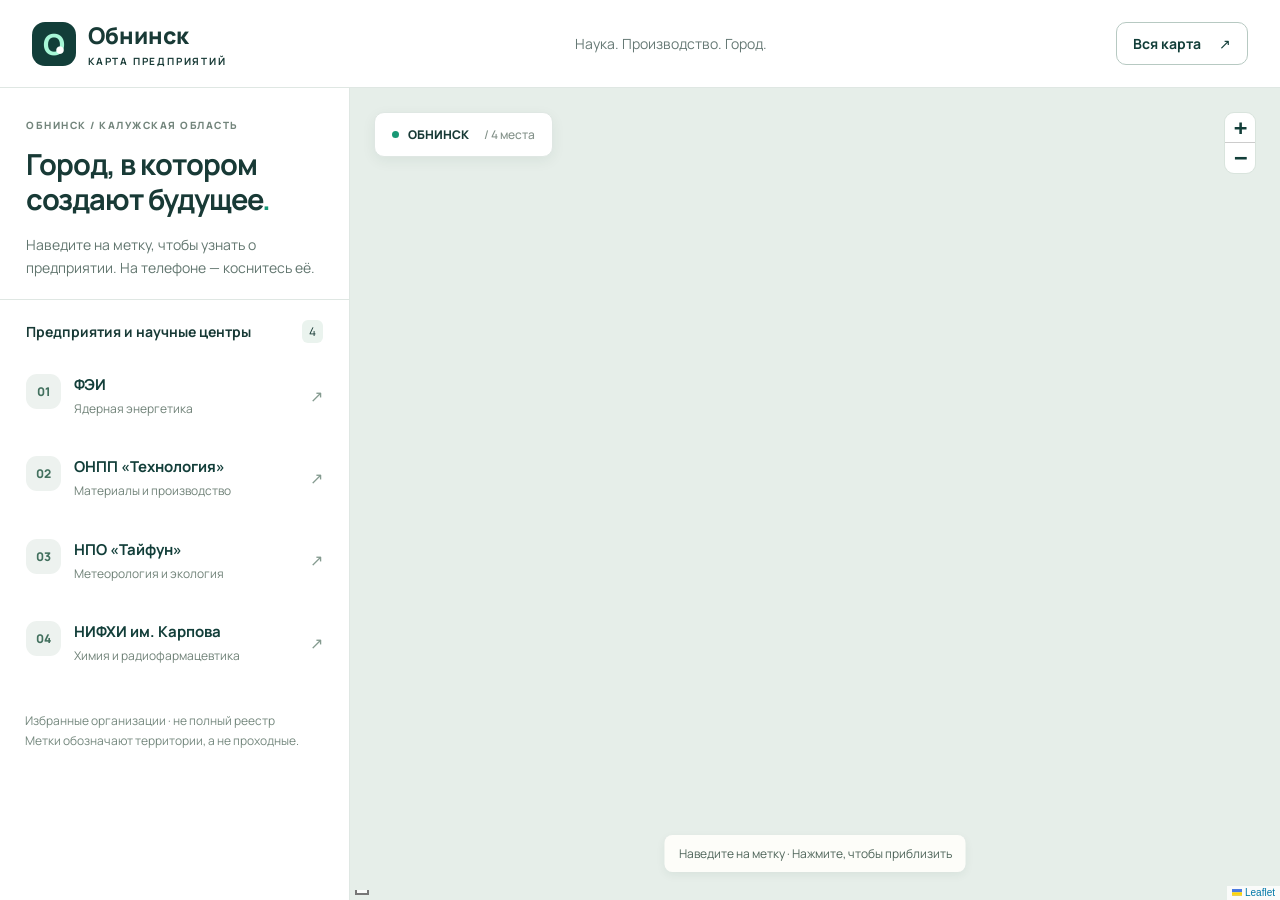
==== index.html @ 2fae9c9c "Add Obninsk enterprise map site Статический сайт для GitHub Pages: Leaflet 1.9.4 локально, тайлы Ope" ====
<!doctype html>
<html lang="ru">
<head>
  <meta charset="utf-8">
  <meta name="viewport" content="width=device-width, initial-scale=1">
  <meta name="theme-color" content="#123e39">
  <meta name="description" content="Предприятия и научные центры Обнинска на интерактивной карте: фотографии, история, направления работы и адреса.">
  <title>Обнинск · Карта предприятий</title>
  <link rel="icon" href="data:image/svg+xml,%3Csvg xmlns='http://www.w3.org/2000/svg' viewBox='0 0 32 32'%3E%3Crect width='32' height='32' rx='9' fill='%23123e39'/%3E%3Cpath d='M16 5a8 8 0 0 0-8 8c0 6 8 14 8 14s8-8 8-14a8 8 0 0 0-8-8' fill='%237af1c4'/%3E%3Ccircle cx='16' cy='13' r='3' fill='%23123e39'/%3E%3C/svg%3E">
  <link rel="stylesheet" href="vendor/leaflet.css">
  <link rel="stylesheet" href="style.css">
  <script src="vendor/leaflet.js" defer></script>
  <script src="data.js" defer></script>
  <script src="photos.js" defer></script>
  <script src="app.js" defer></script>
</head>
<body>
  <header class="topbar">
    <a class="brand" href="./" aria-label="Обнинск — начало"><span class="brandmark">О<span>•</span></span><span>Обнинск<span class="brand-sub">КАРТА ПРЕДПРИЯТИЙ</span></span></a>
    <div class="header-note">Наука. Производство. Город.</div>
    <button id="overview" class="outline">Вся карта <span aria-hidden="true">↗</span></button>
  </header>
  <main class="workspace">
    <aside class="sidebar" aria-label="Предприятия Обнинска">
      <div class="intro"><div class="eyebrow">ОБНИНСК / КАЛУЖСКАЯ ОБЛАСТЬ</div><h1>Город, в котором<br>создают будущее<span>.</span></h1><p>Наведите на метку, чтобы узнать о предприятии. На телефоне — коснитесь её.</p></div>
      <div class="list-caption"><h2>Предприятия и научные центры</h2><span id="count"></span></div>
      <nav id="places" aria-label="Выбрать предприятие"></nav>
      <div class="sidebar-foot">Избранные организации · не полный реестр<br>Метки обозначают территории, а не проходные.</div>
    </aside>
    <section class="map-wrap" aria-label="Интерактивная карта Обнинска">
      <div id="map"></div>
      <div class="map-label"><span class="live-dot"></span> ОБНИНСК <span class="muted">/ 4 места</span></div>
      <div id="map-error" class="map-error" role="status" hidden>Подложка карты не загрузилась. Карточки предприятий доступны в списке. <button id="retry">Повторить</button></div>
      <div class="map-hint">Наведите на метку · Нажмите, чтобы приблизить</div>
    </section>
    <section id="detail" class="detail" aria-labelledby="detail-title" hidden>
      <div class="detail-top"><span>КАРТОЧКА ПРЕДПРИЯТИЯ</span><button id="close-detail" class="icon-button" aria-label="Закрыть карточку">×</button></div>
      <div id="detail-content"></div>
    </section>
  </main>
  <dialog id="lightbox" aria-label="Просмотр фотографии"><button id="close-photo" class="icon-button" aria-label="Закрыть фотографию">×</button><img id="large-photo" alt=""><p id="photo-caption"></p></dialog>
  <noscript><p class="noscript">Для интерактивной карты включите JavaScript в браузере.</p></noscript>
</body>
</html>
---- vendor/leaflet.css ----
/* required styles */

.leaflet-pane,
.leaflet-tile,
.leaflet-marker-icon,
.leaflet-marker-shadow,
.leaflet-tile-container,
.leaflet-pane > svg,
.leaflet-pane > canvas,
.leaflet-zoom-box,
.leaflet-image-layer,
.leaflet-layer {
	position: absolute;
	left: 0;
	top: 0;
	}
.leaflet-container {
	overflow: hidden;
	}
.leaflet-tile,
.leaflet-marker-icon,
.leaflet-marker-shadow {
	-webkit-user-select: none;
	   -moz-user-select: none;
	        user-select: none;
	  -webkit-user-drag: none;
	}
/* Prevents IE11 from highlighting tiles in blue */
.leaflet-tile::selection {
	background: transparent;
}
/* Safari renders non-retina tile on retina better with this, but Chrome is worse */
.leaflet-safari .leaflet-tile {
	image-rendering: -webkit-optimize-contrast;
	}
/* hack that prevents hw layers "stretching" when loading new tiles */
.leaflet-safari .leaflet-tile-container {
	width: 1600px;
	height: 1600px;
	-webkit-transform-origin: 0 0;
	}
.leaflet-marker-icon,
.leaflet-marker-shadow {
	display: block;
	}
/* .leaflet-container svg: reset svg max-width decleration shipped in Joomla! (joomla.org) 3.x */
/* .leaflet-container img: map is broken in FF if you have max-width: 100% on tiles */
.leaflet-container .leaflet-overlay-pane svg {
	max-width: none !important;
	max-height: none !important;
	}
.leaflet-container .leaflet-marker-pane img,
.leaflet-container .leaflet-shadow-pane img,
.leaflet-container .leaflet-tile-pane img,
.leaflet-container img.leaflet-image-layer,
.leaflet-container .leaflet-tile {
	max-width: none !important;
	max-height: none !important;
	width: auto;
	padding: 0;
	}

.leaflet-container img.leaflet-tile {
	/* See: https://bugs.chromium.org/p/chromium/issues/detail?id=600120 */
	mix-blend-mode: plus-lighter;
}

.leaflet-container.leaflet-touch-zoom {
	-ms-touch-action: pan-x pan-y;
	touch-action: pan-x pan-y;
	}
.leaflet-container.leaflet-touch-drag {
	-ms-touch-action: pinch-zoom;
	/* Fallback for FF which doesn't support pinch-zoom */
	touch-action: none;
	touch-action: pinch-zoom;
}
.leaflet-container.leaflet-touch-drag.leaflet-touch-zoom {
	-ms-touch-action: none;
	touch-action: none;
}
.leaflet-container {
	-webkit-tap-highlight-color: transparent;
}
.leaflet-container a {
	-webkit-tap-highlight-color: rgba(51, 181, 229, 0.4);
}
.leaflet-tile {
	filter: inherit;
	visibility: hidden;
	}
.leaflet-tile-loaded {
	visibility: inherit;
	}
.leaflet-zoom-box {
	width: 0;
	height: 0;
	-moz-box-sizing: border-box;
	     box-sizing: border-box;
	z-index: 800;
	}
/* workaround for https://bugzilla.mozilla.org/show_bug.cgi?id=888319 */
.leaflet-overlay-pane svg {
	-moz-user-select: none;
	}

.leaflet-pane         { z-index: 400; }

.leaflet-tile-pane    { z-index: 200; }
.leaflet-overlay-pane { z-index: 400; }
.leaflet-shadow-pane  { z-index: 500; }
.leaflet-marker-pane  { z-index: 600; }
.leaflet-tooltip-pane   { z-index: 650; }
.leaflet-popup-pane   { z-index: 700; }

.leaflet-map-pane canvas { z-index: 100; }
.leaflet-map-pane svg    { z-index: 200; }

.leaflet-vml-shape {
	width: 1px;
	height: 1px;
	}
.lvml {
	behavior: url(#default#VML);
	display: inline-block;
	position: absolute;
	}


/* control positioning */

.leaflet-control {
	position: relative;
	z-index: 800;
	pointer-events: visiblePainted; /* IE 9-10 doesn't have auto */
	pointer-events: auto;
	}
.leaflet-top,
.leaflet-bottom {
	position: absolute;
	z-index: 1000;
	pointer-events: none;
	}
.leaflet-top {
	top: 0;
	}
.leaflet-right {
	right: 0;
	}
.leaflet-bottom {
	bottom: 0;
	}
.leaflet-left {
	left: 0;
	}
.leaflet-control {
	float: left;
	clear: both;
	}
.leaflet-right .leaflet-control {
	float: right;
	}
.leaflet-top .leaflet-control {
	margin-top: 10px;
	}
.leaflet-bottom .leaflet-control {
	margin-bottom: 10px;
	}
.leaflet-left .leaflet-control {
	margin-left: 10px;
	}
.leaflet-right .leaflet-control {
	margin-right: 10px;
	}


/* zoom and fade animations */

.leaflet-fade-anim .leaflet-popup {
	opacity: 0;
	-webkit-transition: opacity 0.2s linear;
	   -moz-transition: opacity 0.2s linear;
	        transition: opacity 0.2s linear;
	}
.leaflet-fade-anim .leaflet-map-pane .leaflet-popup {
	opacity: 1;
	}
.leaflet-zoom-animated {
	-webkit-transform-origin: 0 0;
	    -ms-transform-origin: 0 0;
	        transform-origin: 0 0;
	}
svg.leaflet-zoom-animated {
	will-change: transform;
}

.leaflet-zoom-anim .leaflet-zoom-animated {
	-webkit-transition: -webkit-transform 0.25s cubic-bezier(0,0,0.25,1);
	   -moz-transition:    -moz-transform 0.25s cubic-bezier(0,0,0.25,1);
	        transition:         transform 0.25s cubic-bezier(0,0,0.25,1);
	}
.leaflet-zoom-anim .leaflet-tile,
.leaflet-pan-anim .leaflet-tile {
	-webkit-transition: none;
	   -moz-transition: none;
	        transition: none;
	}

.leaflet-zoom-anim .leaflet-zoom-hide {
	visibility: hidden;
	}


/* cursors */

.leaflet-interactive {
	cursor: pointer;
	}
.leaflet-grab {
	cursor: -webkit-grab;
	cursor:    -moz-grab;
	cursor:         grab;
	}
.leaflet-crosshair,
.leaflet-crosshair .leaflet-interactive {
	cursor: crosshair;
	}
.leaflet-popup-pane,
.leaflet-control {
	cursor: auto;
	}
.leaflet-dragging .leaflet-grab,
.leaflet-dragging .leaflet-grab .leaflet-interactive,
.leaflet-dragging .leaflet-marker-draggable {
	cursor: move;
	cursor: -webkit-grabbing;
	cursor:    -moz-grabbing;
	cursor:         grabbing;
	}

/* marker & overlays interactivity */
.leaflet-marker-icon,
.leaflet-marker-shadow,
.leaflet-image-layer,
.leaflet-pane > svg path,
.leaflet-tile-container {
	pointer-events: none;
	}

.leaflet-marker-icon.leaflet-interactive,
.leaflet-image-layer.leaflet-interactive,
.leaflet-pane > svg path.leaflet-interactive,
svg.leaflet-image-layer.leaflet-interactive path {
	pointer-events: visiblePainted; /* IE 9-10 doesn't have auto */
	pointer-events: auto;
	}

/* visual tweaks */

.leaflet-container {
	background: #ddd;
	outline-offset: 1px;
	}
.leaflet-container a {
	color: #0078A8;
	}
.leaflet-zoom-box {
	border: 2px dotted #38f;
	background: rgba(255,255,255,0.5);
	}


/* general typography */
.leaflet-container {
	font-family: "Helvetica Neue", Arial, Helvetica, sans-serif;
	font-size: 12px;
	font-size: 0.75rem;
	line-height: 1.5;
	}


/* general toolbar styles */

.leaflet-bar {
	box-shadow: 0 1px 5px rgba(0,0,0,0.65);
	border-radius: 4px;
	}
.leaflet-bar a {
	background-color: #fff;
	border-bottom: 1px solid #ccc;
	width: 26px;
	height: 26px;
	line-height: 26px;
	display: block;
	text-align: center;
	text-decoration: none;
	color: black;
	}
.leaflet-bar a,
.leaflet-control-layers-toggle {
	background-position: 50% 50%;
	background-repeat: no-repeat;
	display: block;
	}
.leaflet-bar a:hover,
.leaflet-bar a:focus {
	background-color: #f4f4f4;
	}
.leaflet-bar a:first-child {
	border-top-left-radius: 4px;
	border-top-right-radius: 4px;
	}
.leaflet-bar a:last-child {
	border-bottom-left-radius: 4px;
	border-bottom-right-radius: 4px;
	border-bottom: none;
	}
.leaflet-bar a.leaflet-disabled {
	cursor: default;
	background-color: #f4f4f4;
	color: #bbb;
	}

.leaflet-touch .leaflet-bar a {
	width: 30px;
	height: 30px;
	line-height: 30px;
	}
.leaflet-touch .leaflet-bar a:first-child {
	border-top-left-radius: 2px;
	border-top-right-radius: 2px;
	}
.leaflet-touch .leaflet-bar a:last-child {
	border-bottom-left-radius: 2px;
	border-bottom-right-radius: 2px;
	}

/* zoom control */

.leaflet-control-zoom-in,
.leaflet-control-zoom-out {
	font: bold 18px 'Lucida Console', Monaco, monospace;
	text-indent: 1px;
	}

.leaflet-touch .leaflet-control-zoom-in, .leaflet-touch .leaflet-control-zoom-out  {
	font-size: 22px;
	}


/* layers control */

.leaflet-control-layers {
	box-shadow: 0 1px 5px rgba(0,0,0,0.4);
	background: #fff;
	border-radius: 5px;
	}
.leaflet-control-layers-toggle {
	background-image: url(images/layers.png);
	width: 36px;
	height: 36px;
	}
.leaflet-retina .leaflet-control-layers-toggle {
	background-image: url(images/layers-2x.png);
	background-size: 26px 26px;
	}
.leaflet-touch .leaflet-control-layers-toggle {
	width: 44px;
	height: 44px;
	}
.leaflet-control-layers .leaflet-control-layers-list,
.leaflet-control-layers-expanded .leaflet-control-layers-toggle {
	display: none;
	}
.leaflet-control-layers-expanded .leaflet-control-layers-list {
	display: block;
	position: relative;
	}
.leaflet-control-layers-expanded {
	padding: 6px 10px 6px 6px;
	color: #333;
	background: #fff;
	}
.leaflet-control-layers-scrollbar {
	overflow-y: scroll;
	overflow-x: hidden;
	padding-right: 5px;
	}
.leaflet-control-layers-selector {
	margin-top: 2px;
	position: relative;
	top: 1px;
	}
.leaflet-control-layers label {
	display: block;
	font-size: 13px;
	font-size: 1.08333em;
	}
.leaflet-control-layers-separator {
	height: 0;
	border-top: 1px solid #ddd;
	margin: 5px -10px 5px -6px;
	}

/* Default icon URLs */
.leaflet-default-icon-path { /* used only in path-guessing heuristic, see L.Icon.Default */
	background-image: url(images/marker-icon.png);
	}


/* attribution and scale controls */

.leaflet-container .leaflet-control-attribution {
	background: #fff;
	background: rgba(255, 255, 255, 0.8);
	margin: 0;
	}
.leaflet-control-attribution,
.leaflet-control-scale-line {
	padding: 0 5px;
	color: #333;
	line-height: 1.4;
	}
.leaflet-control-attribution a {
	text-decoration: none;
	}
.leaflet-control-attribution a:hover,
.leaflet-control-attribution a:focus {
	text-decoration: underline;
	}
.leaflet-attribution-flag {
	display: inline !important;
	vertical-align: baseline !important;
	width: 1em;
	height: 0.6669em;
	}
.leaflet-left .leaflet-control-scale {
	margin-left: 5px;
	}
.leaflet-bottom .leaflet-control-scale {
	margin-bottom: 5px;
	}
.leaflet-control-scale-line {
	border: 2px solid #777;
	border-top: none;
	line-height: 1.1;
	padding: 2px 5px 1px;
	white-space: nowrap;
	-moz-box-sizing: border-box;
	     box-sizing: border-box;
	background: rgba(255, 255, 255, 0.8);
	text-shadow: 1px 1px #fff;
	}
.leaflet-control-scale-line:not(:first-child) {
	border-top: 2px solid #777;
	border-bottom: none;
	margin-top: -2px;
	}
.leaflet-control-scale-line:not(:first-child):not(:last-child) {
	border-bottom: 2px solid #777;
	}

.leaflet-touch .leaflet-control-attribution,
.leaflet-touch .leaflet-control-layers,
.leaflet-touch .leaflet-bar {
	box-shadow: none;
	}
.leaflet-touch .leaflet-control-layers,
.leaflet-touch .leaflet-bar {
	border: 2px solid rgba(0,0,0,0.2);
	background-clip: padding-box;
	}


/* popup */

.leaflet-popup {
	position: absolute;
	text-align: center;
	margin-bottom: 20px;
	}
.leaflet-popup-content-wrapper {
	padding: 1px;
	text-align: left;
	border-radius: 12px;
	}
.leaflet-popup-content {
	margin: 13px 24px 13px 20px;
	line-height: 1.3;
	font-size: 13px;
	font-size: 1.08333em;
	min-height: 1px;
	}
.leaflet-popup-content p {
	margin: 17px 0;
	margin: 1.3em 0;
	}
.leaflet-popup-tip-container {
	width: 40px;
	height: 20px;
	position: absolute;
	left: 50%;
	margin-top: -1px;
	margin-left: -20px;
	overflow: hidden;
	pointer-events: none;
	}
.leaflet-popup-tip {
	width: 17px;
	height: 17px;
	padding: 1px;

	margin: -10px auto 0;
	pointer-events: auto;

	-webkit-transform: rotate(45deg);
	   -moz-transform: rotate(45deg);
	    -ms-transform: rotate(45deg);
	        transform: rotate(45deg);
	}
.leaflet-popup-content-wrapper,
.leaflet-popup-tip {
	background: white;
	color: #333;
	box-shadow: 0 3px 14px rgba(0,0,0,0.4);
	}
.leaflet-container a.leaflet-popup-close-button {
	position: absolute;
	top: 0;
	right: 0;
	border: none;
	text-align: center;
	width: 24px;
	height: 24px;
	font: 16px/24px Tahoma, Verdana, sans-serif;
	color: #757575;
	text-decoration: none;
	background: transparent;
	}
.leaflet-container a.leaflet-popup-close-button:hover,
.leaflet-container a.leaflet-popup-close-button:focus {
	color: #585858;
	}
.leaflet-popup-scrolled {
	overflow: auto;
	}

.leaflet-oldie .leaflet-popup-content-wrapper {
	-ms-zoom: 1;
	}
.leaflet-oldie .leaflet-popup-tip {
	width: 24px;
	margin: 0 auto;

	-ms-filter: "progid:DXImageTransform.Microsoft.Matrix(M11=0.70710678, M12=0.70710678, M21=-0.70710678, M22=0.70710678)";
	filter: progid:DXImageTransform.Microsoft.Matrix(M11=0.70710678, M12=0.70710678, M21=-0.70710678, M22=0.70710678);
	}

.leaflet-oldie .leaflet-control-zoom,
.leaflet-oldie .leaflet-control-layers,
.leaflet-oldie .leaflet-popup-content-wrapper,
.leaflet-oldie .leaflet-popup-tip {
	border: 1px solid #999;
	}


/* div icon */

.leaflet-div-icon {
	background: #fff;
	border: 1px solid #666;
	}


/* Tooltip */
/* Base styles for the element that has a tooltip */
.leaflet-tooltip {
	position: absolute;
	padding: 6px;
	background-color: #fff;
	border: 1px solid #fff;
	border-radius: 3px;
	color: #222;
	white-space: nowrap;
	-webkit-user-select: none;
	-moz-user-select: none;
	-ms-user-select: none;
	user-select: none;
	pointer-events: none;
	box-shadow: 0 1px 3px rgba(0,0,0,0.4);
	}
.leaflet-tooltip.leaflet-interactive {
	cursor: pointer;
	pointer-events: auto;
	}
.leaflet-tooltip-top:before,
.leaflet-tooltip-bottom:before,
.leaflet-tooltip-left:before,
.leaflet-tooltip-right:before {
	position: absolute;
	pointer-events: none;
	border: 6px solid transparent;
	background: transparent;
	content: "";
	}

/* Directions */

.leaflet-tooltip-bottom {
	margin-top: 6px;
}
.leaflet-tooltip-top {
	margin-top: -6px;
}
.leaflet-tooltip-bottom:before,
.leaflet-tooltip-top:before {
	left: 50%;
	margin-left: -6px;
	}
.leaflet-tooltip-top:before {
	bottom: 0;
	margin-bottom: -12px;
	border-top-color: #fff;
	}
.leaflet-tooltip-bottom:before {
	top: 0;
	margin-top: -12px;
	margin-left: -6px;
	border-bottom-color: #fff;
	}
.leaflet-tooltip-left {
	margin-left: -6px;
}
.leaflet-tooltip-right {
	margin-left: 6px;
}
.leaflet-tooltip-left:before,
.leaflet-tooltip-right:before {
	top: 50%;
	margin-top: -6px;
	}
.leaflet-tooltip-left:before {
	right: 0;
	margin-right: -12px;
	border-left-color: #fff;
	}
.leaflet-tooltip-right:before {
	left: 0;
	margin-left: -12px;
	border-right-color: #fff;
	}

/* Printing */

@media print {
	/* Prevent printers from removing background-images of controls. */
	.leaflet-control {
		-webkit-print-color-adjust: exact;
		print-color-adjust: exact;
		}
	}
---- style.css ----
@import url('https://fonts.googleapis.com/css2?family=Manrope:wght@400;500;600;700;800&display=swap');
:root{font-family:Manrope,Arial,sans-serif;color:#183a36;background:#f4f7f6;font-synthesis:none;--ink:#123e39;--accent:#12715c;--line:#dfe7e3}
*{box-sizing:border-box}body{margin:0}button,a{-webkit-tap-highlight-color:transparent}button{font:inherit;cursor:pointer}a{color:inherit}button:focus-visible,a:focus-visible,[tabindex]:focus-visible{outline:3px solid #c95f1c;outline-offset:4px}button{color:var(--ink)}[hidden]{display:none!important}.topbar{height:88px;display:flex;align-items:center;gap:24px;justify-content:space-between;padding:0 32px;border-bottom:1px solid var(--line);background:white;position:relative;z-index:1001}.brand{display:flex;gap:12px;align-items:center;text-decoration:none;font-size:23px;font-weight:800}.brandmark{height:44px;width:44px;border-radius:13px;background:var(--ink);color:#a6f7d7;display:grid;place-content:center;font-size:29px;position:relative}.brandmark span{position:absolute;bottom:0;right:7px;color:white;font-size:25px}.brand-sub{display:block;font-size:10px;letter-spacing:1.8px;font-weight:700;margin-top:3px}.header-note{font-size:14px;color:#667975}.outline{background:white;border:1px solid #b7c9c2;border-radius:10px;padding:11px 16px;font-weight:700;font-size:14px}.outline span{margin-left:15px}.workspace{display:flex;height:calc(100dvh - 88px);min-height:520px;position:relative}.sidebar{width:350px;flex-shrink:0;background:white;overflow:auto;border-right:1px solid var(--line);z-index:2}.intro{padding:30px 26px 20px}.eyebrow{font-size:10px;letter-spacing:1.5px;font-weight:800;color:#73857c}h1{font-size:29px;line-height:1.22;letter-spacing:-1px;margin:15px 0}h1 span{color:#149775}.intro p{font-size:14px;line-height:1.65;color:#62766f;margin:0}.list-caption{border-top:1px solid var(--line);padding:20px 26px 10px;display:flex;gap:12px;align-items:center;justify-content:space-between}.list-caption h2{font-size:14px;margin:0}.list-caption>span{font-size:12px;background:#eaf3ee;border-radius:6px;padding:3px 7px}.place{display:flex;align-items:center;gap:13px;width:calc(100% - 24px);text-align:left;padding:17px 13px;margin:3px 12px;border:1px solid transparent;border-radius:12px;background:transparent}.place:hover,.place[aria-pressed=true]{background:#eef7f2;border-color:#d1e8dc}.place-num{align-self:flex-start;display:grid;place-items:center;width:35px;height:35px;flex-shrink:0;background:#edf2ef;color:#42705e;border-radius:11px;font-size:12px;font-weight:800}.place[aria-pressed=true] .place-num{background:var(--ink);color:#a6f7d7}.place strong{display:block;font-size:15px}.place small{display:block;font-size:12px;color:#708278;margin-top:5px;line-height:1.45}.place-arrow{margin-left:auto;color:#859b90}.sidebar-foot{padding:25px;font-size:12px;line-height:1.7;color:#75887e}.map-wrap{flex:1;min-width:0;position:relative}#map{height:100%;width:100%;background:#e6eee9}.map-label{position:absolute;top:24px;left:24px;z-index:500;display:flex;align-items:center;gap:9px;background:white;padding:13px 17px;border:1px solid var(--line);border-radius:10px;font-size:12px;font-weight:800;box-shadow:0 4px 14px #163d3210}.live-dot{width:7px;height:7px;background:#199875;border-radius:100%}.muted{color:#839189;font-weight:500;margin-left:6px}.map-hint{position:absolute;bottom:28px;left:50%;transform:translateX(-50%);z-index:500;background:#fffefbea;padding:10px 14px;border-radius:8px;white-space:nowrap;font-size:12px;color:#4e6459;box-shadow:0 3px 10px #163d3210;pointer-events:none}.leaflet-control-zoom{border:1px solid #d9e4dd!important;border-radius:10px!important;overflow:hidden;margin:24px!important}.leaflet-control-zoom a{color:var(--ink)!important}.leaflet-control-attribution{font-size:10px!important}.pin{background:none;border:none}.pin-body{height:44px;width:44px;border-radius:50% 50% 50% 8px;transform:rotate(-45deg);background:var(--ink);border:3px solid white;box-shadow:0 4px 12px #0e3b3950;display:grid;place-items:center}.pin-body span{transform:rotate(45deg);color:white;font-size:14px;font-weight:800}.pin.selected .pin-body{background:#14896b;box-shadow:0 0 0 8px #188b6b22,0 4px 12px #0e3b3950}.map-tooltip{background:#fff!important;border:1px solid #dce8e1!important;border-radius:7px!important;color:var(--ink)!important;font:700 12px Manrope,Arial,sans-serif!important;box-shadow:0 2px 7px #0001!important;padding:6px 9px!important}.detail{position:absolute;right:20px;top:20px;bottom:20px;width:min(385px,calc(100% - 40px));z-index:900;background:white;border-radius:17px;box-shadow:0 12px 50px #163d3230;overflow:auto}.detail-top{display:flex;align-items:center;justify-content:space-between;padding:12px 18px;font-size:10px;font-weight:800;letter-spacing:1.1px;position:sticky;top:0;background:white;z-index:2}.icon-button{border:0;background:#eef3f0;border-radius:50%;width:36px;height:36px;font-size:25px;line-height:1;flex-shrink:0}.detail-hero{width:100%;padding:0;border:0;background:#edf2ef;display:block;position:relative}.detail-hero img{width:100%;height:205px;object-fit:cover;display:block}.photo-expand{position:absolute;right:12px;bottom:12px;padding:5px 9px;background:#fff;border-radius:6px;font-size:12px}.detail-text{padding:24px}.tag{font-size:11px;letter-spacing:.5px;color:#15745c;font-weight:800;text-transform:uppercase}#detail-title{font-size:26px;line-height:1.2;letter-spacing:-.8px;margin:10px 0 12px}.full-name{color:#6a7d72;font-size:13px;line-height:1.6}.facts{display:flex;gap:30px;border-block:1px solid var(--line);padding:17px 0;margin:20px 0}.facts strong{font-size:24px;display:block;letter-spacing:-1px}.facts span{display:block;font-size:12px;color:#718078;margin-top:3px}.description{font-size:15px;line-height:1.75}.detail-text h3{font-size:14px;margin-top:23px}.directions{display:flex;flex-wrap:wrap;gap:7px}.directions span{font-size:12px;border:1px solid var(--line);padding:6px 9px;border-radius:6px}.address{font-size:14px;line-height:1.65}.site-link{display:block;background:var(--ink);color:white;text-align:center;border-radius:9px;text-decoration:none;padding:13px;font-size:14px;font-weight:700;margin:22px 0 18px}.sources{font-size:11px;color:#667e70;line-height:1.8}.sources a{display:inline-block;margin-right:10px}.photo-failed{padding:20px;font-size:14px;background:#eff3f1}.map-error{position:absolute;left:24px;right:24px;bottom:65px;z-index:600;background:white;border:1px solid #bd7941;border-radius:10px;padding:15px;font-size:14px}.map-error button{background:#f2f6f3;border:0;border-radius:5px;padding:6px}.noscript{position:fixed;bottom:15px;left:15px;z-index:2000;background:white;padding:20px}dialog{border:0;padding:45px 18px 18px;border-radius:14px;max-width:94vw;max-height:94dvh;background:#112b24;color:white}dialog::backdrop{background:#061b15dd}dialog img{max-width:85vw;max-height:72dvh;object-fit:contain}dialog .icon-button{position:absolute;right:10px;top:6px}dialog p{max-width:800px;font-size:13px;line-height:1.5}dialog a{color:#b7efd9}
@media(min-width:1400px){.sidebar{width:385px}.intro{padding:36px 30px}.detail{width:405px}}@media(max-width:1050px){.sidebar{width:300px}.intro{padding:24px 20px}h1{font-size:25px}.header-note{display:none}.detail{width:340px;right:12px;top:12px;bottom:12px}}@media(max-width:700px){.topbar{height:76px;padding:0 16px;gap:8px}.brand{font-size:20px}.brandmark{width:38px;height:38px}.brand-sub{font-size:8px}.outline{padding:10px;font-size:12px}.outline span{margin-left:5px}.workspace{height:auto;min-height:calc(100dvh - 76px);display:flex;flex-direction:column}.map-wrap{order:0;height:56dvh;min-height:340px;flex:none}.sidebar{order:1;width:100%;border-right:0;overflow:visible}.intro{padding:24px 20px 20px}.intro h1{font-size:27px}.intro h1 br{display:none}.map-label{left:14px;top:16px;font-size:11px}.leaflet-control-zoom{margin:16px!important}.map-hint{bottom:28px;font-size:10px}.detail{position:fixed;top:auto;bottom:0;left:0;right:0;width:100%;max-height:76dvh;border-radius:20px 20px 0 0;z-index:1100;padding-bottom:env(safe-area-inset-bottom)}.detail-hero img{height:180px}.detail-text{padding:20px}.place{padding:13px}.sidebar-foot{padding-top:15px}}@media(prefers-reduced-motion:reduce){*{scroll-behavior:auto!important}}
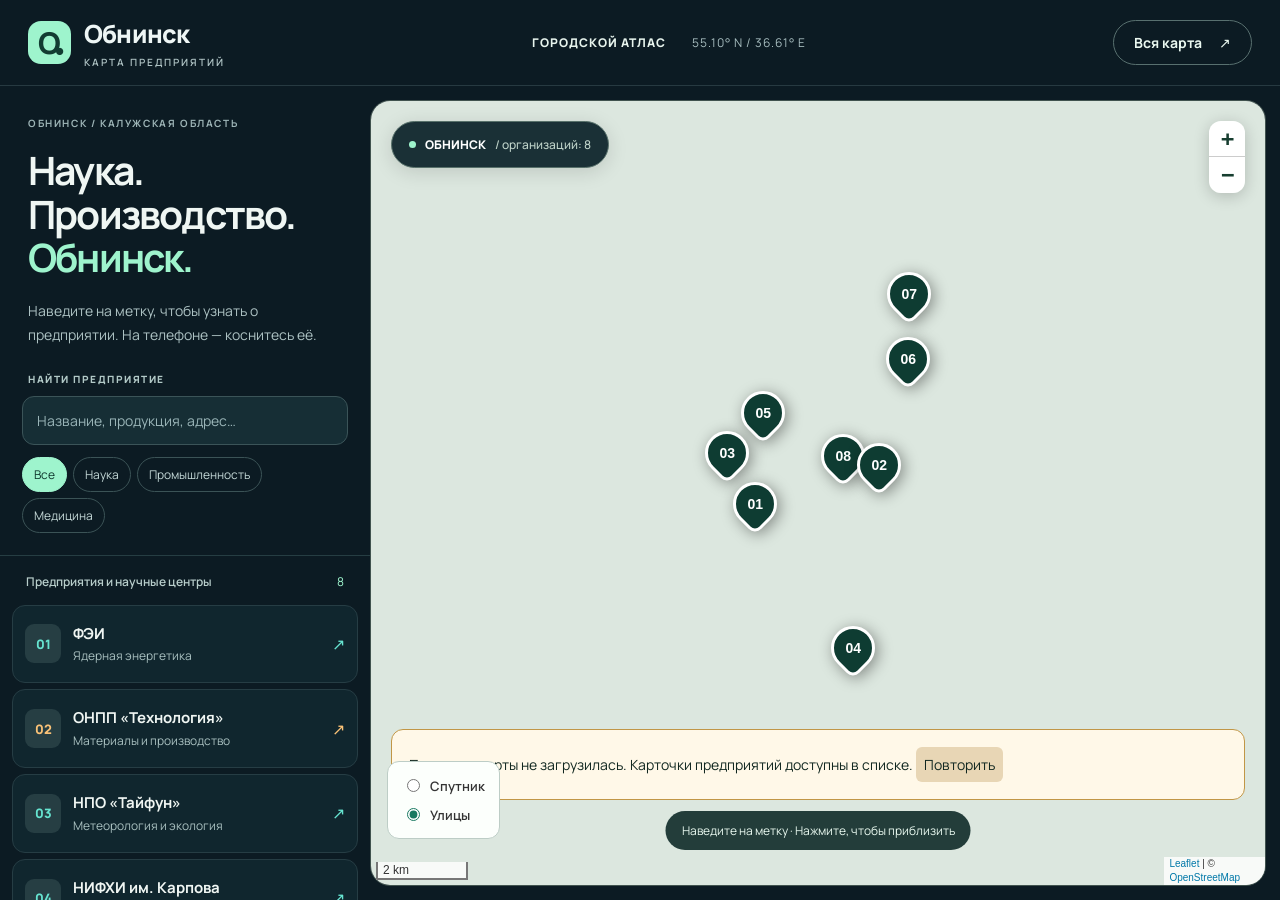
==== commit 506aab7a: "Expand enterprise stories and photo galleries; redesign city map explorer Add 12 sourced images, 24 " ====
--- a/index.html
+++ b/index.html
@@ -8,28 +8,28 @@
   <title>Обнинск · Карта предприятий</title>
   <link rel="icon" href="data:image/svg+xml,%3Csvg xmlns='http://www.w3.org/2000/svg' viewBox='0 0 32 32'%3E%3Crect width='32' height='32' rx='9' fill='%23123e39'/%3E%3Cpath d='M16 5a8 8 0 0 0-8 8c0 6 8 14 8 14s8-8 8-14a8 8 0 0 0-8-8' fill='%237af1c4'/%3E%3Ccircle cx='16' cy='13' r='3' fill='%23123e39'/%3E%3C/svg%3E">
   <link rel="stylesheet" href="vendor/leaflet.css">
-  <link rel="stylesheet" href="style.css">
+  <link rel="stylesheet" href="style.css?v=20260914-gallery">
   <script src="vendor/leaflet.js" defer></script>
-  <script src="data.js" defer></script>
-  <script src="photos.js" defer></script>
-  <script src="app.js" defer></script>
+  <script src="data.js?v=20260914-gallery" defer></script>
+  <script src="photos.js?v=20260914-gallery" defer></script>
+  <script src="app.js?v=20260914-gallery" defer></script>
 </head>
 <body>
   <header class="topbar">
     <a class="brand" href="./" aria-label="Обнинск — начало"><span class="brandmark">О<span>•</span></span><span>Обнинск<span class="brand-sub">КАРТА ПРЕДПРИЯТИЙ</span></span></a>
-    <div class="header-note">Наука. Производство. Город.</div>
+    <div class="header-note"><span class="edition">ГОРОДСКОЙ АТЛАС</span> 55.10° N / 36.61° E</div>
     <button id="overview" class="outline">Вся карта <span aria-hidden="true">↗</span></button>
   </header>
   <main class="workspace">
     <aside class="sidebar" aria-label="Предприятия Обнинска">
-      <div class="intro"><div class="eyebrow">ОБНИНСК / КАЛУЖСКАЯ ОБЛАСТЬ</div><h1>Город, в котором<br>создают будущее<span>.</span></h1><p>Наведите на метку, чтобы узнать о предприятии. На телефоне — коснитесь её.</p></div>
-      <div class="list-caption"><h2>Предприятия и научные центры</h2><span id="count"></span></div>
-      <nav id="places" aria-label="Выбрать предприятие"></nav>
+      <div class="intro"><div class="eyebrow">ОБНИНСК / КАЛУЖСКАЯ ОБЛАСТЬ</div><h1>Наука. <br>Производство. <br><span>Обнинск.</span></h1><p>Наведите на метку, чтобы узнать о предприятии. На телефоне — коснитесь её.</p></div>
+      <div class="discovery"><label for="search">НАЙТИ ПРЕДПРИЯТИЕ</label><input id="search" type="search" placeholder="Название, продукция, адрес…" autocomplete="off"><div class="filters" aria-label="Отрасль"><button data-group="Все" aria-pressed="true">Все</button><button data-group="Наука" aria-pressed="false">Наука</button><button data-group="Промышленность" aria-pressed="false">Промышленность</button><button data-group="Медицина" aria-pressed="false">Медицина</button></div></div><div class="list-caption"><h2>Предприятия и научные центры</h2><span id="count"></span></div>
+      <nav id="places" aria-label="Выбрать предприятие"></nav><div id="empty-results" class="empty-results" hidden>Ничего не найдено.<button id="clear-search">Сбросить поиск</button></div>
       <div class="sidebar-foot">Избранные организации · не полный реестр<br>Метки обозначают территории, а не проходные.</div>
     </aside>
     <section class="map-wrap" aria-label="Интерактивная карта Обнинска">
       <div id="map"></div>
-      <div class="map-label"><span class="live-dot"></span> ОБНИНСК <span class="muted">/ 4 места</span></div>
+      <div class="map-label"><span class="live-dot"></span> ОБНИНСК <span class="muted">/ организаций: 8</span></div>
       <div id="map-error" class="map-error" role="status" hidden>Подложка карты не загрузилась. Карточки предприятий доступны в списке. <button id="retry">Повторить</button></div>
       <div class="map-hint">Наведите на метку · Нажмите, чтобы приблизить</div>
     </section>
@@ -38,7 +38,7 @@
       <div id="detail-content"></div>
     </section>
   </main>
-  <dialog id="lightbox" aria-label="Просмотр фотографии"><button id="close-photo" class="icon-button" aria-label="Закрыть фотографию">×</button><img id="large-photo" alt=""><p id="photo-caption"></p></dialog>
+  <dialog id="lightbox" aria-label="Просмотр фотографии"><button id="close-photo" class="icon-button" aria-label="Закрыть фотографию">×</button><img id="large-photo" alt=""><div class="photo-nav"><button id="prev-photo" aria-label="Предыдущее фото">←</button><span id="photo-position" aria-live="polite"></span><button id="next-photo" aria-label="Следующее фото">→</button></div><p id="photo-caption"></p></dialog>
   <noscript><p class="noscript">Для интерактивной карты включите JavaScript в браузере.</p></noscript>
 </body>
 </html>
--- a/style.css
+++ b/style.css
@@ -1,4 +1,10 @@
 @import url('https://fonts.googleapis.com/css2?family=Manrope:wght@400;500;600;700;800&display=swap');
-:root{font-family:Manrope,Arial,sans-serif;color:#183a36;background:#f4f7f6;font-synthesis:none;--ink:#123e39;--accent:#12715c;--line:#dfe7e3}
-*{box-sizing:border-box}body{margin:0}button,a{-webkit-tap-highlight-color:transparent}button{font:inherit;cursor:pointer}a{color:inherit}button:focus-visible,a:focus-visible,[tabindex]:focus-visible{outline:3px solid #c95f1c;outline-offset:4px}button{color:var(--ink)}[hidden]{display:none!important}.topbar{height:88px;display:flex;align-items:center;gap:24px;justify-content:space-between;padding:0 32px;border-bottom:1px solid var(--line);background:white;position:relative;z-index:1001}.brand{display:flex;gap:12px;align-items:center;text-decoration:none;font-size:23px;font-weight:800}.brandmark{height:44px;width:44px;border-radius:13px;background:var(--ink);color:#a6f7d7;display:grid;place-content:center;font-size:29px;position:relative}.brandmark span{position:absolute;bottom:0;right:7px;color:white;font-size:25px}.brand-sub{display:block;font-size:10px;letter-spacing:1.8px;font-weight:700;margin-top:3px}.header-note{font-size:14px;color:#667975}.outline{background:white;border:1px solid #b7c9c2;border-radius:10px;padding:11px 16px;font-weight:700;font-size:14px}.outline span{margin-left:15px}.workspace{display:flex;height:calc(100dvh - 88px);min-height:520px;position:relative}.sidebar{width:350px;flex-shrink:0;background:white;overflow:auto;border-right:1px solid var(--line);z-index:2}.intro{padding:30px 26px 20px}.eyebrow{font-size:10px;letter-spacing:1.5px;font-weight:800;color:#73857c}h1{font-size:29px;line-height:1.22;letter-spacing:-1px;margin:15px 0}h1 span{color:#149775}.intro p{font-size:14px;line-height:1.65;color:#62766f;margin:0}.list-caption{border-top:1px solid var(--line);padding:20px 26px 10px;display:flex;gap:12px;align-items:center;justify-content:space-between}.list-caption h2{font-size:14px;margin:0}.list-caption>span{font-size:12px;background:#eaf3ee;border-radius:6px;padding:3px 7px}.place{display:flex;align-items:center;gap:13px;width:calc(100% - 24px);text-align:left;padding:17px 13px;margin:3px 12px;border:1px solid transparent;border-radius:12px;background:transparent}.place:hover,.place[aria-pressed=true]{background:#eef7f2;border-color:#d1e8dc}.place-num{align-self:flex-start;display:grid;place-items:center;width:35px;height:35px;flex-shrink:0;background:#edf2ef;color:#42705e;border-radius:11px;font-size:12px;font-weight:800}.place[aria-pressed=true] .place-num{background:var(--ink);color:#a6f7d7}.place strong{display:block;font-size:15px}.place small{display:block;font-size:12px;color:#708278;margin-top:5px;line-height:1.45}.place-arrow{margin-left:auto;color:#859b90}.sidebar-foot{padding:25px;font-size:12px;line-height:1.7;color:#75887e}.map-wrap{flex:1;min-width:0;position:relative}#map{height:100%;width:100%;background:#e6eee9}.map-label{position:absolute;top:24px;left:24px;z-index:500;display:flex;align-items:center;gap:9px;background:white;padding:13px 17px;border:1px solid var(--line);border-radius:10px;font-size:12px;font-weight:800;box-shadow:0 4px 14px #163d3210}.live-dot{width:7px;height:7px;background:#199875;border-radius:100%}.muted{color:#839189;font-weight:500;margin-left:6px}.map-hint{position:absolute;bottom:28px;left:50%;transform:translateX(-50%);z-index:500;background:#fffefbea;padding:10px 14px;border-radius:8px;white-space:nowrap;font-size:12px;color:#4e6459;box-shadow:0 3px 10px #163d3210;pointer-events:none}.leaflet-control-zoom{border:1px solid #d9e4dd!important;border-radius:10px!important;overflow:hidden;margin:24px!important}.leaflet-control-zoom a{color:var(--ink)!important}.leaflet-control-attribution{font-size:10px!important}.pin{background:none;border:none}.pin-body{height:44px;width:44px;border-radius:50% 50% 50% 8px;transform:rotate(-45deg);background:var(--ink);border:3px solid white;box-shadow:0 4px 12px #0e3b3950;display:grid;place-items:center}.pin-body span{transform:rotate(45deg);color:white;font-size:14px;font-weight:800}.pin.selected .pin-body{background:#14896b;box-shadow:0 0 0 8px #188b6b22,0 4px 12px #0e3b3950}.map-tooltip{background:#fff!important;border:1px solid #dce8e1!important;border-radius:7px!important;color:var(--ink)!important;font:700 12px Manrope,Arial,sans-serif!important;box-shadow:0 2px 7px #0001!important;padding:6px 9px!important}.detail{position:absolute;right:20px;top:20px;bottom:20px;width:min(385px,calc(100% - 40px));z-index:900;background:white;border-radius:17px;box-shadow:0 12px 50px #163d3230;overflow:auto}.detail-top{display:flex;align-items:center;justify-content:space-between;padding:12px 18px;font-size:10px;font-weight:800;letter-spacing:1.1px;position:sticky;top:0;background:white;z-index:2}.icon-button{border:0;background:#eef3f0;border-radius:50%;width:36px;height:36px;font-size:25px;line-height:1;flex-shrink:0}.detail-hero{width:100%;padding:0;border:0;background:#edf2ef;display:block;position:relative}.detail-hero img{width:100%;height:205px;object-fit:cover;display:block}.photo-expand{position:absolute;right:12px;bottom:12px;padding:5px 9px;background:#fff;border-radius:6px;font-size:12px}.detail-text{padding:24px}.tag{font-size:11px;letter-spacing:.5px;color:#15745c;font-weight:800;text-transform:uppercase}#detail-title{font-size:26px;line-height:1.2;letter-spacing:-.8px;margin:10px 0 12px}.full-name{color:#6a7d72;font-size:13px;line-height:1.6}.facts{display:flex;gap:30px;border-block:1px solid var(--line);padding:17px 0;margin:20px 0}.facts strong{font-size:24px;display:block;letter-spacing:-1px}.facts span{display:block;font-size:12px;color:#718078;margin-top:3px}.description{font-size:15px;line-height:1.75}.detail-text h3{font-size:14px;margin-top:23px}.directions{display:flex;flex-wrap:wrap;gap:7px}.directions span{font-size:12px;border:1px solid var(--line);padding:6px 9px;border-radius:6px}.address{font-size:14px;line-height:1.65}.site-link{display:block;background:var(--ink);color:white;text-align:center;border-radius:9px;text-decoration:none;padding:13px;font-size:14px;font-weight:700;margin:22px 0 18px}.sources{font-size:11px;color:#667e70;line-height:1.8}.sources a{display:inline-block;margin-right:10px}.photo-failed{padding:20px;font-size:14px;background:#eff3f1}.map-error{position:absolute;left:24px;right:24px;bottom:65px;z-index:600;background:white;border:1px solid #bd7941;border-radius:10px;padding:15px;font-size:14px}.map-error button{background:#f2f6f3;border:0;border-radius:5px;padding:6px}.noscript{position:fixed;bottom:15px;left:15px;z-index:2000;background:white;padding:20px}dialog{border:0;padding:45px 18px 18px;border-radius:14px;max-width:94vw;max-height:94dvh;background:#112b24;color:white}dialog::backdrop{background:#061b15dd}dialog img{max-width:85vw;max-height:72dvh;object-fit:contain}dialog .icon-button{position:absolute;right:10px;top:6px}dialog p{max-width:800px;font-size:13px;line-height:1.5}dialog a{color:#b7efd9}
-@media(min-width:1400px){.sidebar{width:385px}.intro{padding:36px 30px}.detail{width:405px}}@media(max-width:1050px){.sidebar{width:300px}.intro{padding:24px 20px}h1{font-size:25px}.header-note{display:none}.detail{width:340px;right:12px;top:12px;bottom:12px}}@media(max-width:700px){.topbar{height:76px;padding:0 16px;gap:8px}.brand{font-size:20px}.brandmark{width:38px;height:38px}.brand-sub{font-size:8px}.outline{padding:10px;font-size:12px}.outline span{margin-left:5px}.workspace{height:auto;min-height:calc(100dvh - 76px);display:flex;flex-direction:column}.map-wrap{order:0;height:56dvh;min-height:340px;flex:none}.sidebar{order:1;width:100%;border-right:0;overflow:visible}.intro{padding:24px 20px 20px}.intro h1{font-size:27px}.intro h1 br{display:none}.map-label{left:14px;top:16px;font-size:11px}.leaflet-control-zoom{margin:16px!important}.map-hint{bottom:28px;font-size:10px}.detail{position:fixed;top:auto;bottom:0;left:0;right:0;width:100%;max-height:76dvh;border-radius:20px 20px 0 0;z-index:1100;padding-bottom:env(safe-area-inset-bottom)}.detail-hero img{height:180px}.detail-text{padding:20px}.place{padding:13px}.sidebar-foot{padding-top:15px}}@media(prefers-reduced-motion:reduce){*{scroll-behavior:auto!important}}
+:root{font-family:Manrope,Arial,sans-serif;font-synthesis:none;--ink:#112720;--accent:#197961;--line:#dfe7e3;color:var(--ink);background:#0c1b23}
+*{box-sizing:border-box}body{margin:0}button,input{font:inherit}button,a{-webkit-tap-highlight-color:transparent}button{cursor:pointer}a{color:inherit}button:focus-visible,a:focus-visible,input:focus-visible,[tabindex]:focus-visible{outline:3px solid #e19b36;outline-offset:3px}[hidden]{display:none!important}button{color:inherit}button:disabled{opacity:.4;cursor:default}
+.topbar{height:86px;background:#0c1b23;color:#eef6f5;display:flex;align-items:center;justify-content:space-between;gap:24px;padding:0 28px;border-bottom:1px solid #273a41}.brand{display:flex;gap:13px;align-items:center;text-decoration:none;font-size:25px;font-weight:800;letter-spacing:-.8px}.brandmark{width:43px;height:43px;border-radius:13px;background:#9ef4cd;color:#123c32;display:grid;place-content:center;font-size:30px;position:relative}.brandmark span{position:absolute;right:4px;bottom:-2px;font-size:24px}.brand-sub{font-size:10px;letter-spacing:2px;display:block;color:#b0c4c5;margin-top:4px;font-weight:600}.header-note{display:flex;gap:26px;font-size:12px;color:#a7bdbf;letter-spacing:1px}.edition{color:#e7f4ed;font-weight:800}.outline{border:1px solid #58706f;border-radius:100px;padding:12px 20px;background:transparent;color:#eaf8f0;font-weight:700;font-size:14px}.outline:hover{background:#203b3b}.outline span{margin-left:14px}
+.workspace{display:flex;height:calc(100dvh - 86px);min-height:560px;position:relative}.sidebar{width:370px;flex-shrink:0;background:#0c1b23;color:#eff6f3;overflow:auto;scrollbar-color:#45605c #0c1b23;z-index:2;padding-bottom:15px}.intro{padding:30px 28px 25px}.eyebrow{font-size:10px;letter-spacing:1.6px;color:#9db4b6;font-weight:700}h1{font-size:39px;line-height:1.12;letter-spacing:-1.8px;margin:19px 0}h1 span{color:#9ef4cd}.intro p{font-size:14px;line-height:1.7;color:#adc2c3;margin:0;max-width:290px}.discovery{padding:0 22px 22px}.discovery label{display:block;font-size:10px;font-weight:800;letter-spacing:1.5px;margin:0 6px 10px;color:#b2c9c7}.discovery input{width:100%;border:1px solid #3b5458;background:#162e35;color:white;padding:14px;border-radius:12px;font-size:14px;outline-offset:2px}.discovery input::placeholder{color:#9ab5b8}.filters{display:flex;flex-wrap:wrap;gap:6px;margin-top:12px}.filters button{font-size:12px;border:1px solid #3b5356;border-radius:100px;background:transparent;color:#c4d8d7;padding:8px 11px}.filters button[aria-pressed=true]{color:#123a30;background:#9ef4cd;border-color:#9ef4cd}.list-caption{padding:17px 26px 9px;border-top:1px solid #263e43;display:flex;align-items:center;justify-content:space-between;gap:10px}.list-caption h2{font-size:12px;font-weight:600;color:#b8cecb;margin:0}.list-caption>span{font-size:12px;color:#9ef4cd;white-space:nowrap}.place{display:flex;align-items:center;gap:12px;text-align:left;width:calc(100% - 24px);margin:6px 12px;padding:17px 12px;border:1px solid #263d44;border-radius:13px;background:#10262e;color:#f0f6f3;transition:background .18s,border-color .18s}.place:hover{background:#1d373d;border-color:#54736f}.place[aria-pressed=true]{background:#1c413e;border-color:#8acfb9}.place-num{width:36px;height:39px;display:grid;place-items:center;flex-shrink:0;border-radius:9px;background:#263e43;color:var(--sector,#9ef4cd);font-size:13px;font-weight:800}.place strong{display:block;font-size:15px;line-height:1.45}.place small{display:block;font-size:12px;color:#a9c0c0;line-height:1.5;margin-top:3px}.place-arrow{margin-left:auto;color:var(--sector,#9ef4cd)}.sidebar-foot{padding:21px 26px;font-size:11px;color:#92abaa;line-height:1.8}.empty-results{padding:25px;color:#d4e6df;font-size:15px}.empty-results button{display:block;margin-top:12px;border:0;background:#9ef4cd;color:#123b30;padding:10px;border-radius:8px}
+.map-wrap{flex:1;min-width:0;position:relative;isolation:isolate;margin:14px 14px 14px 0;border-radius:20px;overflow:hidden;border:1px solid #41534f}#map{height:100%;width:100%;background:#dce7df}.map-label{position:absolute;top:20px;left:20px;z-index:500;display:flex;align-items:center;gap:9px;background:#10262ef2;color:white;padding:14px 17px;border:1px solid #58716b;border-radius:100px;font-size:12px;font-weight:800;box-shadow:0 4px 20px #0002}.live-dot{height:7px;width:7px;border-radius:50%;background:#9ef4cd}.muted{color:#bfd3c9;font-weight:500}.map-hint{position:absolute;bottom:35px;left:50%;transform:translateX(-50%);z-index:500;padding:11px 16px;background:#112c2ae8;color:#e8f8ef;border-radius:100px;white-space:nowrap;font-size:12px;pointer-events:none}.leaflet-control-zoom{margin:20px!important;border:0!important;border-radius:12px!important;overflow:hidden;box-shadow:0 3px 16px #0003!important}.leaflet-control-zoom a{color:#173e30!important;width:36px!important;height:36px!important;line-height:36px!important}.leaflet-control-layers-expanded{margin:0 0 23px 16px!important;background:#fcfffc!important;border:1px solid #bdcdc6!important;border-radius:12px!important;padding:9px 14px!important}.leaflet-control-layers label{font:600 13px Manrope,Arial,sans-serif;cursor:pointer;padding:5px 0}.leaflet-control-layers input{accent-color:#197961;margin-right:7px}.leaflet-control-attribution{max-width:78%;font-size:10px!important}.pin{background:none;border:0}.pin-body{height:44px;width:44px;border:3px solid white;border-radius:50% 50% 50% 9px;transform:rotate(-45deg);display:grid;place-items:center;background:#0e3c32;box-shadow:0 4px 15px #0006}.pin-body span{transform:rotate(45deg);color:white;font-size:14px;font-weight:800}.pin.selected .pin-body{background:#147c5e;box-shadow:0 0 0 8px #abfcd244,0 4px 15px #0006}.map-tooltip{background:#0c2924!important;color:#f4fff7!important;border:1px solid #b7dac8!important;border-radius:8px!important;padding:7px 10px!important;font:700 12px Manrope,Arial,sans-serif!important}.map-error{position:absolute;bottom:85px;left:20px;right:20px;z-index:700;padding:17px;background:#fff8e8;border:1px solid #c19646;border-radius:12px;font-size:14px}.map-error button{border:0;border-radius:6px;padding:8px;background:#e8d6b5}
+.detail{position:absolute;top:28px;right:28px;bottom:28px;width:min(460px,calc(100% - 40px));background:#fff;z-index:1100;border:1px solid #dce5dd;border-radius:19px;box-shadow:0 20px 70px #0005;overflow:auto;scrollbar-color:#bdcfc4 white}.detail-top{position:sticky;top:0;z-index:5;background:#fffffff5;backdrop-filter:blur(16px);padding:12px 18px;display:flex;justify-content:space-between;align-items:center;font-size:10px;letter-spacing:1.8px;font-weight:800;color:#47655b;border-bottom:1px solid #e3ece6}.icon-button{width:36px;height:36px;border:0;border-radius:50%;background:#edf3ef;font-size:25px;display:grid;place-items:center;flex-shrink:0}.detail-hero{display:block;width:100%;border:0;padding:0;background:#edf2ed;position:relative;min-height:80px}.detail-hero img{display:block;width:100%;height:240px;object-fit:cover}.photo-expand{position:absolute;right:15px;bottom:15px;font-size:12px;font-weight:700;background:#ffffffed;padding:10px 13px;border-radius:100px;box-shadow:0 2px 12px #0002}.detail-text{padding:27px}.tag{display:inline-block;font-size:10px;font-weight:800;text-transform:uppercase;letter-spacing:1px;background:#e7f4ed;color:#21634d;padding:7px 10px;border-radius:6px}#detail-title{font-size:31px;line-height:1.13;letter-spacing:-1px;margin:15px 0 10px}.detail-lead{font-size:18px;line-height:1.5;color:#244d3f;font-weight:700;margin:0 0 14px}.full-name{font-size:13px;line-height:1.65;color:#6b7b71}.facts{display:flex;gap:32px;border-block:1px solid var(--line);padding:20px 0;margin:23px 0}.facts strong{font-size:30px;letter-spacing:-1px;display:block}.facts span{font-size:12px;display:block;color:#6a7e70;margin-top:4px;max-width:150px}.description{font-size:16px;line-height:1.8;color:#3a5146}.detail-text h3{font-size:19px;letter-spacing:-.3px;margin:29px 0 14px}.example{display:flex;gap:13px;padding:17px 0;border-bottom:1px solid #e4eae5}.example-no{font-size:12px;font-weight:800;line-height:24px;color:#3c9071;flex-shrink:0}.example h4{font-size:15px;line-height:1.5;margin:0 0 6px}.example p{font-size:14px;line-height:1.75;margin:0;color:#596d61}.timeline{padding:0;list-style:none}.timeline li{display:grid;grid-template-columns:55px 1fr;gap:12px;padding:13px 0;border-bottom:1px solid #e8eee9;line-height:1.65;font-size:14px}.timeline strong{color:#276f51}.timeline span{color:#53695b}.section-count{font-size:12px;vertical-align:middle;margin-left:6px;color:#5c8070}.gallery{display:grid;grid-template-columns:repeat(3,minmax(0,1fr));gap:8px}.gallery-item{border:0;padding:0;background:#e8efe9;border-radius:9px;overflow:hidden;position:relative;min-height:100px}.gallery-item img{width:100%;height:100px;object-fit:cover;display:block;transition:transform .2s}.gallery-item:hover img{transform:scale(1.05)}.gallery-item>span{position:absolute;right:6px;bottom:5px;font-size:10px;background:#143f30db;color:white;border-radius:4px;padding:3px 5px}.photo-note{font-size:12px;color:#677f6e;line-height:1.75}.directions{display:flex;flex-wrap:wrap;gap:7px}.directions span{font-size:12px;padding:8px 10px;border:1px solid #dce7de;border-radius:7px;background:#f6f9f5}.address-card{margin-top:28px;padding:18px 20px;background:#f0f5ee;border-radius:13px;border:1px solid #dce8da}.address-card h3{margin:0 0 10px;font-size:15px}.address{font-size:15px;line-height:1.6}.address-card a{font-size:13px;color:#1e7051;display:inline-block;margin-top:12px}.site-link{display:block;margin:20px 0;background:#173e30;color:#effff0;border-radius:11px;padding:15px;text-align:center;text-decoration:none;font-size:14px;font-weight:800}.site-link:hover{background:#286146}.sources{font-size:12px;color:#637b6b;line-height:1.8;overflow-wrap:anywhere}.sources summary{cursor:pointer;font-weight:700;color:#3d5a48}.sources a{margin-right:9px}.sources p{margin:12px 0}.photo-failed{display:block;padding:14px;font-size:12px;background:#e6efe9;color:#2d5946}.gallery-item>.photo-failed{position:static;font-size:11px}.noscript{position:fixed;bottom:20px;left:20px;padding:20px;background:white;z-index:2000}
+dialog{border:1px solid #3d5f53;border-radius:18px;padding:48px 20px 20px;background:#0d201a;color:#edf8f1;max-width:94vw;max-height:94dvh;box-shadow:0 25px 100px #0008}dialog::backdrop{background:#020d09ed;backdrop-filter:blur(8px)}dialog .icon-button{position:absolute;right:12px;top:9px}dialog img{display:block;max-width:85vw;max-height:65dvh;object-fit:contain;margin:auto}dialog p{font-size:13px;line-height:1.7;max-width:850px}dialog a{color:#a9eacf}.photo-nav{display:flex;justify-content:center;align-items:center;gap:25px;margin-top:18px}.photo-nav button{width:42px;height:38px;border:1px solid #527363;border-radius:9px;background:#213b2d;color:white;font-size:20px}.photo-nav span{min-width:50px;text-align:center;font-size:13px}
+@media(min-width:1600px){.sidebar{width:400px}.intro{padding:35px 30px}.detail{width:490px}.detail-hero img{height:260px}}@media(max-width:1150px){.sidebar{width:310px}.intro{padding:25px 22px}h1{font-size:34px}.detail{width:390px}.header-note{display:none}.map-hint{display:none}}@media(max-width:700px){.topbar{height:74px;padding:0 16px;gap:10px}.brand{font-size:21px}.brandmark{width:37px;height:37px;font-size:26px}.brand-sub{font-size:8px}.outline{padding:10px 13px;font-size:12px}.outline span{margin-left:8px}.workspace{height:auto;min-height:calc(100dvh - 74px);flex-direction:column}.map-wrap{order:0;flex:none;height:54dvh;min-height:340px;margin:10px;border-radius:16px}.sidebar{order:1;width:100%;overflow:visible;padding-bottom:30px}.intro{padding:21px 23px}.intro h1{font-size:33px;line-height:1.2;margin:10px 0}.intro h1 br{display:none}.intro h1 br::after{content:' '}.intro p{max-width:100%}.discovery{position:sticky;top:0;z-index:3;background:#0c1b23;padding-top:16px}.map-label{font-size:10px;left:12px;top:12px;padding:11px 12px}.leaflet-control-zoom{margin:12px!important}.leaflet-control-attribution{max-width:70%;font-size:9px!important}.detail{position:fixed;left:0;right:0;top:auto;bottom:0;max-height:84dvh;width:100%;border-radius:22px 22px 0 0;padding-bottom:env(safe-area-inset-bottom)}.detail-text{padding:24px}.detail-hero img{height:210px}#detail-title{font-size:29px}.gallery-item img{height:100px}.detail-top{padding:10px 18px}dialog{padding-inline:12px}dialog img{max-width:85vw;max-height:60dvh}}
+@media(prefers-reduced-motion:reduce){*{transition:none!important;scroll-behavior:auto!important}}
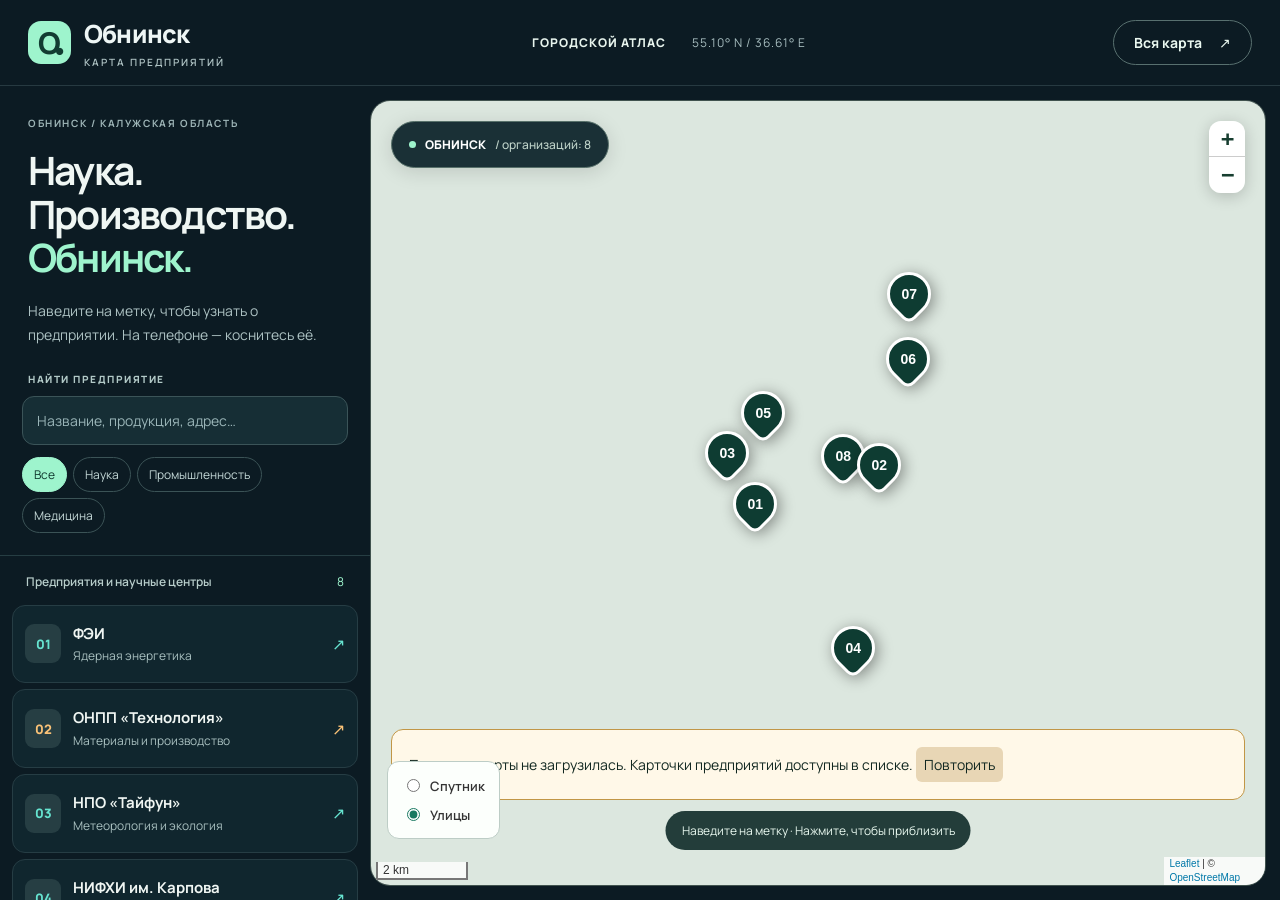
==== commit a17714c2: "Add expanded enterprise window with mobile fullscreen layout and gallery support" ====
--- a/index.html
+++ b/index.html
@@ -8,11 +8,11 @@
   <title>Обнинск · Карта предприятий</title>
   <link rel="icon" href="data:image/svg+xml,%3Csvg xmlns='http://www.w3.org/2000/svg' viewBox='0 0 32 32'%3E%3Crect width='32' height='32' rx='9' fill='%23123e39'/%3E%3Cpath d='M16 5a8 8 0 0 0-8 8c0 6 8 14 8 14s8-8 8-14a8 8 0 0 0-8-8' fill='%237af1c4'/%3E%3Ccircle cx='16' cy='13' r='3' fill='%23123e39'/%3E%3C/svg%3E">
   <link rel="stylesheet" href="vendor/leaflet.css">
-  <link rel="stylesheet" href="style.css?v=20260914-gallery">
+  <link rel="stylesheet" href="style.css?v=20260914-window">
   <script src="vendor/leaflet.js" defer></script>
-  <script src="data.js?v=20260914-gallery" defer></script>
-  <script src="photos.js?v=20260914-gallery" defer></script>
-  <script src="app.js?v=20260914-gallery" defer></script>
+  <script src="data.js?v=20260914-window" defer></script>
+  <script src="photos.js?v=20260914-window" defer></script>
+  <script src="app.js?v=20260914-window" defer></script>
 </head>
 <body>
   <header class="topbar">
@@ -34,10 +34,11 @@
       <div class="map-hint">Наведите на метку · Нажмите, чтобы приблизить</div>
     </section>
     <section id="detail" class="detail" aria-labelledby="detail-title" hidden>
-      <div class="detail-top"><span>КАРТОЧКА ПРЕДПРИЯТИЯ</span><button id="close-detail" class="icon-button" aria-label="Закрыть карточку">×</button></div>
+      <div class="detail-top"><span>КАРТОЧКА ПРЕДПРИЯТИЯ</span><div class="detail-actions"><button id="expand-detail" class="expand-button" aria-haspopup="dialog" aria-controls="detail-window">Развернуть ↗</button><button id="close-detail" class="icon-button" aria-label="Закрыть карточку">×</button></div></div>
       <div id="detail-content"></div>
     </section>
   </main>
+  <dialog id="detail-window" class="detail-modal" aria-labelledby="detail-title"></dialog>
   <dialog id="lightbox" aria-label="Просмотр фотографии"><button id="close-photo" class="icon-button" aria-label="Закрыть фотографию">×</button><img id="large-photo" alt=""><div class="photo-nav"><button id="prev-photo" aria-label="Предыдущее фото">←</button><span id="photo-position" aria-live="polite"></span><button id="next-photo" aria-label="Следующее фото">→</button></div><p id="photo-caption"></p></dialog>
   <noscript><p class="noscript">Для интерактивной карты включите JavaScript в браузере.</p></noscript>
 </body>
--- a/style.css
+++ b/style.css
@@ -8,3 +8,36 @@
 dialog{border:1px solid #3d5f53;border-radius:18px;padding:48px 20px 20px;background:#0d201a;color:#edf8f1;max-width:94vw;max-height:94dvh;box-shadow:0 25px 100px #0008}dialog::backdrop{background:#020d09ed;backdrop-filter:blur(8px)}dialog .icon-button{position:absolute;right:12px;top:9px}dialog img{display:block;max-width:85vw;max-height:65dvh;object-fit:contain;margin:auto}dialog p{font-size:13px;line-height:1.7;max-width:850px}dialog a{color:#a9eacf}.photo-nav{display:flex;justify-content:center;align-items:center;gap:25px;margin-top:18px}.photo-nav button{width:42px;height:38px;border:1px solid #527363;border-radius:9px;background:#213b2d;color:white;font-size:20px}.photo-nav span{min-width:50px;text-align:center;font-size:13px}
 @media(min-width:1600px){.sidebar{width:400px}.intro{padding:35px 30px}.detail{width:490px}.detail-hero img{height:260px}}@media(max-width:1150px){.sidebar{width:310px}.intro{padding:25px 22px}h1{font-size:34px}.detail{width:390px}.header-note{display:none}.map-hint{display:none}}@media(max-width:700px){.topbar{height:74px;padding:0 16px;gap:10px}.brand{font-size:21px}.brandmark{width:37px;height:37px;font-size:26px}.brand-sub{font-size:8px}.outline{padding:10px 13px;font-size:12px}.outline span{margin-left:8px}.workspace{height:auto;min-height:calc(100dvh - 74px);flex-direction:column}.map-wrap{order:0;flex:none;height:54dvh;min-height:340px;margin:10px;border-radius:16px}.sidebar{order:1;width:100%;overflow:visible;padding-bottom:30px}.intro{padding:21px 23px}.intro h1{font-size:33px;line-height:1.2;margin:10px 0}.intro h1 br{display:none}.intro h1 br::after{content:' '}.intro p{max-width:100%}.discovery{position:sticky;top:0;z-index:3;background:#0c1b23;padding-top:16px}.map-label{font-size:10px;left:12px;top:12px;padding:11px 12px}.leaflet-control-zoom{margin:12px!important}.leaflet-control-attribution{max-width:70%;font-size:9px!important}.detail{position:fixed;left:0;right:0;top:auto;bottom:0;max-height:84dvh;width:100%;border-radius:22px 22px 0 0;padding-bottom:env(safe-area-inset-bottom)}.detail-text{padding:24px}.detail-hero img{height:210px}#detail-title{font-size:29px}.gallery-item img{height:100px}.detail-top{padding:10px 18px}dialog{padding-inline:12px}dialog img{max-width:85vw;max-height:60dvh}}
 @media(prefers-reduced-motion:reduce){*{transition:none!important;scroll-behavior:auto!important}}
+
+/* Native modal keeps the same card and gallery event handlers. */
+.detail-actions{display:flex;align-items:center;gap:8px}
+.expand-button{border:1px solid #b8cfc1;border-radius:9px;padding:9px 12px;background:#eff7f0;color:#204d38;font:700 12px Manrope,Arial,sans-serif;letter-spacing:0;white-space:nowrap}
+.expand-button:hover{background:#dceee1}
+dialog.detail-modal{position:fixed;inset:0;margin:auto;width:min(1060px,94vw);height:92dvh;max-height:92dvh;max-width:94vw;padding:0;overflow:hidden;border-radius:22px;background:#fff;color:var(--ink)}
+dialog.detail-modal::backdrop{background:#06130dcc;backdrop-filter:blur(7px)}
+.detail-modal .detail{position:relative;inset:auto;display:block;width:100%;height:100%;max-height:none;padding:0;border:0;border-radius:0;box-shadow:none;overflow:auto}
+.detail-modal .detail-top{padding:14px 26px}
+.detail-modal .detail-actions .icon-button{position:static;right:auto;top:auto}
+.detail-modal img{max-width:none;max-height:none;margin:0}
+.detail-modal .detail-hero img{width:100%;height:clamp(230px,36dvh,380px);object-fit:cover}
+.detail-modal .detail-text{max-width:850px;margin:auto;padding:36px 40px 48px}
+.detail-modal #detail-title{font-size:42px}
+.detail-modal .detail-text p{max-width:none}
+.detail-modal .description{font-size:18px}
+.detail-modal .example p{font-size:16px}
+.detail-modal .detail-lead{font-size:22px}
+.detail-modal .detail-text a{color:#216347}
+.detail-modal .site-link{color:#effff0!important}
+.detail-modal .gallery{gap:12px}
+.detail-modal .gallery-item img{height:160px;width:100%;object-fit:cover}
+@media(max-width:700px){
+ .detail-top{gap:8px;letter-spacing:1px;font-size:9px}
+ .expand-button{font-size:11px;padding:8px}
+ dialog.detail-modal{width:100%;max-width:100%;height:100dvh;max-height:100dvh;border:0;border-radius:0}
+ .detail-modal .detail-top{padding:12px 16px;padding-top:max(12px,env(safe-area-inset-top))}
+ .detail-modal .detail-text{padding:24px 20px 40px;padding-bottom:max(40px,env(safe-area-inset-bottom))}
+ .detail-modal #detail-title{font-size:30px}
+ .detail-modal .detail-lead{font-size:18px}
+ .detail-modal .description{font-size:16px}
+ .detail-modal .gallery-item img{height:100px}
+}
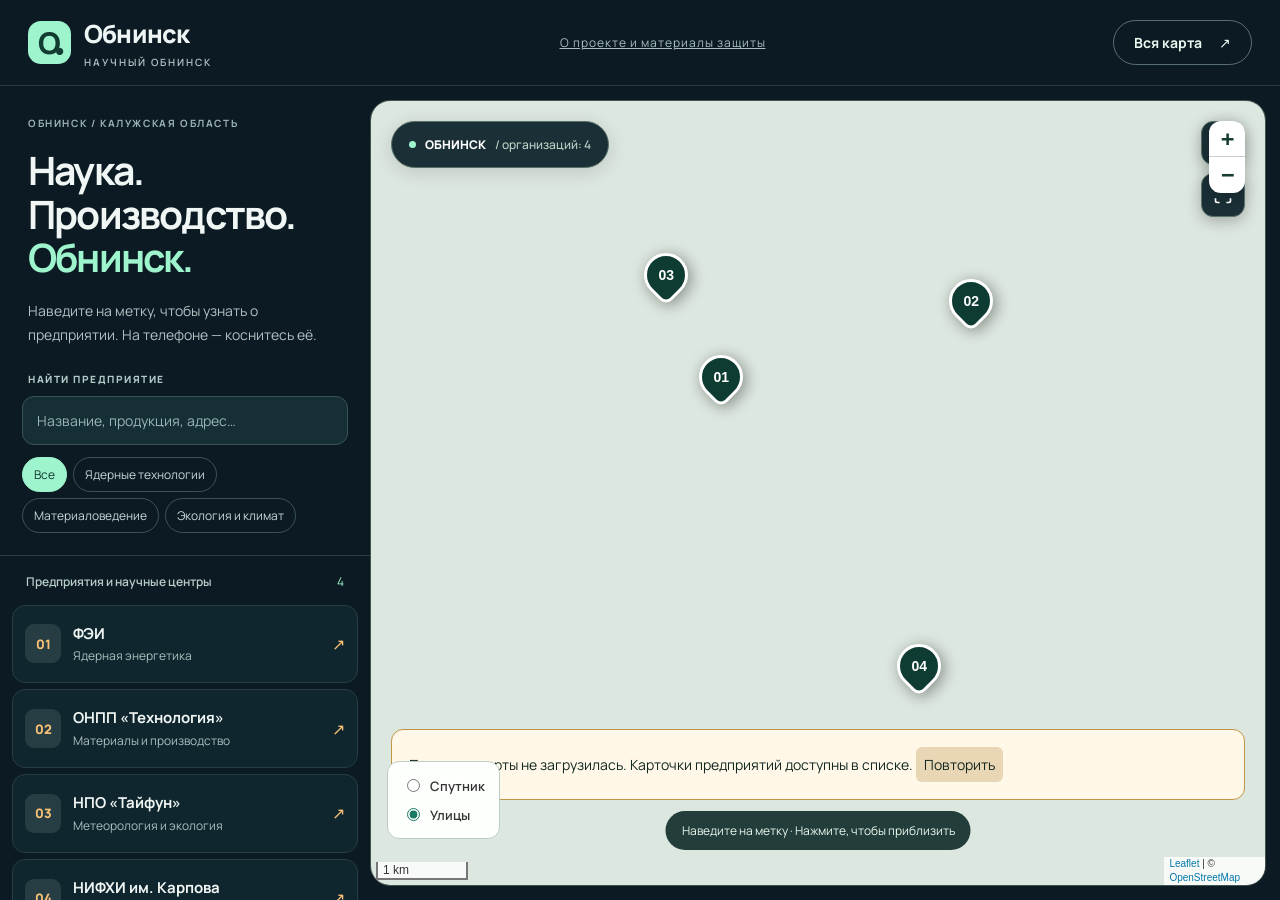
==== commit e40cdf7e: "Enhance map interactivity, upgrade high-res photos, and integrate Antigravity Orchestra - Add quick " ====
--- a/index.html
+++ b/index.html
@@ -5,7 +5,7 @@
   <meta name="viewport" content="width=device-width, initial-scale=1">
   <meta name="theme-color" content="#123e39">
   <meta name="description" content="Предприятия и научные центры Обнинска на интерактивной карте: фотографии, история, направления работы и адреса.">
-  <title>Обнинск · Карта предприятий</title>
+  <title>Обнинск · Карта научных организаций</title>
   <link rel="icon" href="data:image/svg+xml,%3Csvg xmlns='http://www.w3.org/2000/svg' viewBox='0 0 32 32'%3E%3Crect width='32' height='32' rx='9' fill='%23123e39'/%3E%3Cpath d='M16 5a8 8 0 0 0-8 8c0 6 8 14 8 14s8-8 8-14a8 8 0 0 0-8-8' fill='%237af1c4'/%3E%3Ccircle cx='16' cy='13' r='3' fill='%23123e39'/%3E%3C/svg%3E">
   <link rel="stylesheet" href="vendor/leaflet.css">
   <link rel="stylesheet" href="style.css?v=20260914-window">
@@ -16,30 +16,36 @@
 </head>
 <body>
   <header class="topbar">
-    <a class="brand" href="./" aria-label="Обнинск — начало"><span class="brandmark">О<span>•</span></span><span>Обнинск<span class="brand-sub">КАРТА ПРЕДПРИЯТИЙ</span></span></a>
-    <div class="header-note"><span class="edition">ГОРОДСКОЙ АТЛАС</span> 55.10° N / 36.61° E</div>
+    <a class="brand" href="./" aria-label="Обнинск — начало"><span class="brandmark">О<span>•</span></span><span>Обнинск<span class="brand-sub">НАУЧНЫЙ ОБНИНСК</span></span></a>
+    <div class="header-note"><a href="project.html" style="color:inherit">О проекте и материалы защиты</a></div>
     <button id="overview" class="outline">Вся карта <span aria-hidden="true">↗</span></button>
   </header>
   <main class="workspace">
     <aside class="sidebar" aria-label="Предприятия Обнинска">
       <div class="intro"><div class="eyebrow">ОБНИНСК / КАЛУЖСКАЯ ОБЛАСТЬ</div><h1>Наука. <br>Производство. <br><span>Обнинск.</span></h1><p>Наведите на метку, чтобы узнать о предприятии. На телефоне — коснитесь её.</p></div>
-      <div class="discovery"><label for="search">НАЙТИ ПРЕДПРИЯТИЕ</label><input id="search" type="search" placeholder="Название, продукция, адрес…" autocomplete="off"><div class="filters" aria-label="Отрасль"><button data-group="Все" aria-pressed="true">Все</button><button data-group="Наука" aria-pressed="false">Наука</button><button data-group="Промышленность" aria-pressed="false">Промышленность</button><button data-group="Медицина" aria-pressed="false">Медицина</button></div></div><div class="list-caption"><h2>Предприятия и научные центры</h2><span id="count"></span></div>
+      <div class="discovery"><label for="search">НАЙТИ ПРЕДПРИЯТИЕ</label><input id="search" type="search" placeholder="Название, продукция, адрес…" autocomplete="off"><div class="filters" aria-label="Отрасль"><button data-group="Все" aria-pressed="true">Все</button><button data-group="Ядерные технологии" aria-pressed="false">Ядерные технологии</button><button data-group="Материаловедение" aria-pressed="false">Материаловедение</button><button data-group="Экология и климат" aria-pressed="false">Экология и климат</button></div></div><div class="list-caption"><h2>Предприятия и научные центры</h2><span id="count"></span></div>
       <nav id="places" aria-label="Выбрать предприятие"></nav><div id="empty-results" class="empty-results" hidden>Ничего не найдено.<button id="clear-search">Сбросить поиск</button></div>
-      <div class="sidebar-foot">Избранные организации · не полный реестр<br>Метки обозначают территории, а не проходные.</div>
+      <div class="sidebar-foot">Избранные организации · не полный реестр<br>Метки обозначают территории, а не проходные.<br><a href="catalog.html" style="color:inherit">Каталог без интернета</a> · <a href="project.html" style="color:inherit">Материалы проекта</a></div>
     </aside>
     <section class="map-wrap" aria-label="Интерактивная карта Обнинска">
       <div id="map"></div>
-      <div class="map-label"><span class="live-dot"></span> ОБНИНСК <span class="muted">/ организаций: 8</span></div>
+      <div class="map-label"><span class="live-dot"></span> ОБНИНСК <span class="muted">/ организаций: 4</span></div>
+      <div class="map-quick-actions">
+        <button id="reset-view-btn" class="map-action-btn" aria-label="Сбросить вид карты"><svg width="20" height="20" viewBox="0 0 24 24" fill="none" stroke="currentColor" stroke-width="2"><path d="M15 3h6v6M9 21H3v-6M21 3l-7 7M3 21l7-7"/></svg></button>
+        <button id="fullscreen-btn" class="map-action-btn" aria-label="На весь экран"><svg width="20" height="20" viewBox="0 0 24 24" fill="none" stroke="currentColor" stroke-width="2"><path d="M8 3H5a2 2 0 0 0-2 2v3m18 0V5a2 2 0 0 0-2-2h-3m0 18h3a2 2 0 0 0 2-2v-3M3 16v3a2 2 0 0 0 2 2h3"/></svg></button>
+      </div>
       <div id="map-error" class="map-error" role="status" hidden>Подложка карты не загрузилась. Карточки предприятий доступны в списке. <button id="retry">Повторить</button></div>
       <div class="map-hint">Наведите на метку · Нажмите, чтобы приблизить</div>
     </section>
     <section id="detail" class="detail" aria-labelledby="detail-title" hidden>
-      <div class="detail-top"><span>КАРТОЧКА ПРЕДПРИЯТИЯ</span><div class="detail-actions"><button id="expand-detail" class="expand-button" aria-haspopup="dialog" aria-controls="detail-window">Развернуть ↗</button><button id="close-detail" class="icon-button" aria-label="Закрыть карточку">×</button></div></div>
+      <div class="detail-top"><span>КАРТОЧКА ПРЕДПРИЯТИЯ</span><div class="detail-actions"><button id="share-detail" class="icon-button" title="Поделиться" aria-label="Поделиться ссылкой"><svg width="18" height="18" viewBox="0 0 24 24" fill="none" stroke="currentColor" stroke-width="2" stroke-linecap="round" stroke-linejoin="round"><circle cx="18" cy="5" r="3"/><circle cx="6" cy="12" r="3"/><circle cx="18" cy="19" r="3"/><line x1="8.59" y1="13.51" x2="15.42" y2="17.49"/><line x1="15.41" y1="6.51" x2="8.59" y2="10.49"/></svg></button><button id="expand-detail" class="expand-button" aria-haspopup="dialog" aria-controls="detail-window">Развернуть ↗</button><button id="close-detail" class="icon-button" aria-label="Закрыть карточку">×</button></div></div>
       <div id="detail-content"></div>
     </section>
   </main>
   <dialog id="detail-window" class="detail-modal" aria-labelledby="detail-title"></dialog>
   <dialog id="lightbox" aria-label="Просмотр фотографии"><button id="close-photo" class="icon-button" aria-label="Закрыть фотографию">×</button><img id="large-photo" alt=""><div class="photo-nav"><button id="prev-photo" aria-label="Предыдущее фото">←</button><span id="photo-position" aria-live="polite"></span><button id="next-photo" aria-label="Следующее фото">→</button></div><p id="photo-caption"></p></dialog>
   <noscript><p class="noscript">Для интерактивной карты включите JavaScript в браузере.</p></noscript>
+  <div id="toast-container" class="toast-container" aria-live="polite"></div>
 </body>
 </html>
+
--- a/style.css
+++ b/style.css
@@ -4,9 +4,9 @@
 .topbar{height:86px;background:#0c1b23;color:#eef6f5;display:flex;align-items:center;justify-content:space-between;gap:24px;padding:0 28px;border-bottom:1px solid #273a41}.brand{display:flex;gap:13px;align-items:center;text-decoration:none;font-size:25px;font-weight:800;letter-spacing:-.8px}.brandmark{width:43px;height:43px;border-radius:13px;background:#9ef4cd;color:#123c32;display:grid;place-content:center;font-size:30px;position:relative}.brandmark span{position:absolute;right:4px;bottom:-2px;font-size:24px}.brand-sub{font-size:10px;letter-spacing:2px;display:block;color:#b0c4c5;margin-top:4px;font-weight:600}.header-note{display:flex;gap:26px;font-size:12px;color:#a7bdbf;letter-spacing:1px}.edition{color:#e7f4ed;font-weight:800}.outline{border:1px solid #58706f;border-radius:100px;padding:12px 20px;background:transparent;color:#eaf8f0;font-weight:700;font-size:14px}.outline:hover{background:#203b3b}.outline span{margin-left:14px}
 .workspace{display:flex;height:calc(100dvh - 86px);min-height:560px;position:relative}.sidebar{width:370px;flex-shrink:0;background:#0c1b23;color:#eff6f3;overflow:auto;scrollbar-color:#45605c #0c1b23;z-index:2;padding-bottom:15px}.intro{padding:30px 28px 25px}.eyebrow{font-size:10px;letter-spacing:1.6px;color:#9db4b6;font-weight:700}h1{font-size:39px;line-height:1.12;letter-spacing:-1.8px;margin:19px 0}h1 span{color:#9ef4cd}.intro p{font-size:14px;line-height:1.7;color:#adc2c3;margin:0;max-width:290px}.discovery{padding:0 22px 22px}.discovery label{display:block;font-size:10px;font-weight:800;letter-spacing:1.5px;margin:0 6px 10px;color:#b2c9c7}.discovery input{width:100%;border:1px solid #3b5458;background:#162e35;color:white;padding:14px;border-radius:12px;font-size:14px;outline-offset:2px}.discovery input::placeholder{color:#9ab5b8}.filters{display:flex;flex-wrap:wrap;gap:6px;margin-top:12px}.filters button{font-size:12px;border:1px solid #3b5356;border-radius:100px;background:transparent;color:#c4d8d7;padding:8px 11px}.filters button[aria-pressed=true]{color:#123a30;background:#9ef4cd;border-color:#9ef4cd}.list-caption{padding:17px 26px 9px;border-top:1px solid #263e43;display:flex;align-items:center;justify-content:space-between;gap:10px}.list-caption h2{font-size:12px;font-weight:600;color:#b8cecb;margin:0}.list-caption>span{font-size:12px;color:#9ef4cd;white-space:nowrap}.place{display:flex;align-items:center;gap:12px;text-align:left;width:calc(100% - 24px);margin:6px 12px;padding:17px 12px;border:1px solid #263d44;border-radius:13px;background:#10262e;color:#f0f6f3;transition:background .18s,border-color .18s}.place:hover{background:#1d373d;border-color:#54736f}.place[aria-pressed=true]{background:#1c413e;border-color:#8acfb9}.place-num{width:36px;height:39px;display:grid;place-items:center;flex-shrink:0;border-radius:9px;background:#263e43;color:var(--sector,#9ef4cd);font-size:13px;font-weight:800}.place strong{display:block;font-size:15px;line-height:1.45}.place small{display:block;font-size:12px;color:#a9c0c0;line-height:1.5;margin-top:3px}.place-arrow{margin-left:auto;color:var(--sector,#9ef4cd)}.sidebar-foot{padding:21px 26px;font-size:11px;color:#92abaa;line-height:1.8}.empty-results{padding:25px;color:#d4e6df;font-size:15px}.empty-results button{display:block;margin-top:12px;border:0;background:#9ef4cd;color:#123b30;padding:10px;border-radius:8px}
 .map-wrap{flex:1;min-width:0;position:relative;isolation:isolate;margin:14px 14px 14px 0;border-radius:20px;overflow:hidden;border:1px solid #41534f}#map{height:100%;width:100%;background:#dce7df}.map-label{position:absolute;top:20px;left:20px;z-index:500;display:flex;align-items:center;gap:9px;background:#10262ef2;color:white;padding:14px 17px;border:1px solid #58716b;border-radius:100px;font-size:12px;font-weight:800;box-shadow:0 4px 20px #0002}.live-dot{height:7px;width:7px;border-radius:50%;background:#9ef4cd}.muted{color:#bfd3c9;font-weight:500}.map-hint{position:absolute;bottom:35px;left:50%;transform:translateX(-50%);z-index:500;padding:11px 16px;background:#112c2ae8;color:#e8f8ef;border-radius:100px;white-space:nowrap;font-size:12px;pointer-events:none}.leaflet-control-zoom{margin:20px!important;border:0!important;border-radius:12px!important;overflow:hidden;box-shadow:0 3px 16px #0003!important}.leaflet-control-zoom a{color:#173e30!important;width:36px!important;height:36px!important;line-height:36px!important}.leaflet-control-layers-expanded{margin:0 0 23px 16px!important;background:#fcfffc!important;border:1px solid #bdcdc6!important;border-radius:12px!important;padding:9px 14px!important}.leaflet-control-layers label{font:600 13px Manrope,Arial,sans-serif;cursor:pointer;padding:5px 0}.leaflet-control-layers input{accent-color:#197961;margin-right:7px}.leaflet-control-attribution{max-width:78%;font-size:10px!important}.pin{background:none;border:0}.pin-body{height:44px;width:44px;border:3px solid white;border-radius:50% 50% 50% 9px;transform:rotate(-45deg);display:grid;place-items:center;background:#0e3c32;box-shadow:0 4px 15px #0006}.pin-body span{transform:rotate(45deg);color:white;font-size:14px;font-weight:800}.pin.selected .pin-body{background:#147c5e;box-shadow:0 0 0 8px #abfcd244,0 4px 15px #0006}.map-tooltip{background:#0c2924!important;color:#f4fff7!important;border:1px solid #b7dac8!important;border-radius:8px!important;padding:7px 10px!important;font:700 12px Manrope,Arial,sans-serif!important}.map-error{position:absolute;bottom:85px;left:20px;right:20px;z-index:700;padding:17px;background:#fff8e8;border:1px solid #c19646;border-radius:12px;font-size:14px}.map-error button{border:0;border-radius:6px;padding:8px;background:#e8d6b5}
-.detail{position:absolute;top:28px;right:28px;bottom:28px;width:min(460px,calc(100% - 40px));background:#fff;z-index:1100;border:1px solid #dce5dd;border-radius:19px;box-shadow:0 20px 70px #0005;overflow:auto;scrollbar-color:#bdcfc4 white}.detail-top{position:sticky;top:0;z-index:5;background:#fffffff5;backdrop-filter:blur(16px);padding:12px 18px;display:flex;justify-content:space-between;align-items:center;font-size:10px;letter-spacing:1.8px;font-weight:800;color:#47655b;border-bottom:1px solid #e3ece6}.icon-button{width:36px;height:36px;border:0;border-radius:50%;background:#edf3ef;font-size:25px;display:grid;place-items:center;flex-shrink:0}.detail-hero{display:block;width:100%;border:0;padding:0;background:#edf2ed;position:relative;min-height:80px}.detail-hero img{display:block;width:100%;height:240px;object-fit:cover}.photo-expand{position:absolute;right:15px;bottom:15px;font-size:12px;font-weight:700;background:#ffffffed;padding:10px 13px;border-radius:100px;box-shadow:0 2px 12px #0002}.detail-text{padding:27px}.tag{display:inline-block;font-size:10px;font-weight:800;text-transform:uppercase;letter-spacing:1px;background:#e7f4ed;color:#21634d;padding:7px 10px;border-radius:6px}#detail-title{font-size:31px;line-height:1.13;letter-spacing:-1px;margin:15px 0 10px}.detail-lead{font-size:18px;line-height:1.5;color:#244d3f;font-weight:700;margin:0 0 14px}.full-name{font-size:13px;line-height:1.65;color:#6b7b71}.facts{display:flex;gap:32px;border-block:1px solid var(--line);padding:20px 0;margin:23px 0}.facts strong{font-size:30px;letter-spacing:-1px;display:block}.facts span{font-size:12px;display:block;color:#6a7e70;margin-top:4px;max-width:150px}.description{font-size:16px;line-height:1.8;color:#3a5146}.detail-text h3{font-size:19px;letter-spacing:-.3px;margin:29px 0 14px}.example{display:flex;gap:13px;padding:17px 0;border-bottom:1px solid #e4eae5}.example-no{font-size:12px;font-weight:800;line-height:24px;color:#3c9071;flex-shrink:0}.example h4{font-size:15px;line-height:1.5;margin:0 0 6px}.example p{font-size:14px;line-height:1.75;margin:0;color:#596d61}.timeline{padding:0;list-style:none}.timeline li{display:grid;grid-template-columns:55px 1fr;gap:12px;padding:13px 0;border-bottom:1px solid #e8eee9;line-height:1.65;font-size:14px}.timeline strong{color:#276f51}.timeline span{color:#53695b}.section-count{font-size:12px;vertical-align:middle;margin-left:6px;color:#5c8070}.gallery{display:grid;grid-template-columns:repeat(3,minmax(0,1fr));gap:8px}.gallery-item{border:0;padding:0;background:#e8efe9;border-radius:9px;overflow:hidden;position:relative;min-height:100px}.gallery-item img{width:100%;height:100px;object-fit:cover;display:block;transition:transform .2s}.gallery-item:hover img{transform:scale(1.05)}.gallery-item>span{position:absolute;right:6px;bottom:5px;font-size:10px;background:#143f30db;color:white;border-radius:4px;padding:3px 5px}.photo-note{font-size:12px;color:#677f6e;line-height:1.75}.directions{display:flex;flex-wrap:wrap;gap:7px}.directions span{font-size:12px;padding:8px 10px;border:1px solid #dce7de;border-radius:7px;background:#f6f9f5}.address-card{margin-top:28px;padding:18px 20px;background:#f0f5ee;border-radius:13px;border:1px solid #dce8da}.address-card h3{margin:0 0 10px;font-size:15px}.address{font-size:15px;line-height:1.6}.address-card a{font-size:13px;color:#1e7051;display:inline-block;margin-top:12px}.site-link{display:block;margin:20px 0;background:#173e30;color:#effff0;border-radius:11px;padding:15px;text-align:center;text-decoration:none;font-size:14px;font-weight:800}.site-link:hover{background:#286146}.sources{font-size:12px;color:#637b6b;line-height:1.8;overflow-wrap:anywhere}.sources summary{cursor:pointer;font-weight:700;color:#3d5a48}.sources a{margin-right:9px}.sources p{margin:12px 0}.photo-failed{display:block;padding:14px;font-size:12px;background:#e6efe9;color:#2d5946}.gallery-item>.photo-failed{position:static;font-size:11px}.noscript{position:fixed;bottom:20px;left:20px;padding:20px;background:white;z-index:2000}
-dialog{border:1px solid #3d5f53;border-radius:18px;padding:48px 20px 20px;background:#0d201a;color:#edf8f1;max-width:94vw;max-height:94dvh;box-shadow:0 25px 100px #0008}dialog::backdrop{background:#020d09ed;backdrop-filter:blur(8px)}dialog .icon-button{position:absolute;right:12px;top:9px}dialog img{display:block;max-width:85vw;max-height:65dvh;object-fit:contain;margin:auto}dialog p{font-size:13px;line-height:1.7;max-width:850px}dialog a{color:#a9eacf}.photo-nav{display:flex;justify-content:center;align-items:center;gap:25px;margin-top:18px}.photo-nav button{width:42px;height:38px;border:1px solid #527363;border-radius:9px;background:#213b2d;color:white;font-size:20px}.photo-nav span{min-width:50px;text-align:center;font-size:13px}
-@media(min-width:1600px){.sidebar{width:400px}.intro{padding:35px 30px}.detail{width:490px}.detail-hero img{height:260px}}@media(max-width:1150px){.sidebar{width:310px}.intro{padding:25px 22px}h1{font-size:34px}.detail{width:390px}.header-note{display:none}.map-hint{display:none}}@media(max-width:700px){.topbar{height:74px;padding:0 16px;gap:10px}.brand{font-size:21px}.brandmark{width:37px;height:37px;font-size:26px}.brand-sub{font-size:8px}.outline{padding:10px 13px;font-size:12px}.outline span{margin-left:8px}.workspace{height:auto;min-height:calc(100dvh - 74px);flex-direction:column}.map-wrap{order:0;flex:none;height:54dvh;min-height:340px;margin:10px;border-radius:16px}.sidebar{order:1;width:100%;overflow:visible;padding-bottom:30px}.intro{padding:21px 23px}.intro h1{font-size:33px;line-height:1.2;margin:10px 0}.intro h1 br{display:none}.intro h1 br::after{content:' '}.intro p{max-width:100%}.discovery{position:sticky;top:0;z-index:3;background:#0c1b23;padding-top:16px}.map-label{font-size:10px;left:12px;top:12px;padding:11px 12px}.leaflet-control-zoom{margin:12px!important}.leaflet-control-attribution{max-width:70%;font-size:9px!important}.detail{position:fixed;left:0;right:0;top:auto;bottom:0;max-height:84dvh;width:100%;border-radius:22px 22px 0 0;padding-bottom:env(safe-area-inset-bottom)}.detail-text{padding:24px}.detail-hero img{height:210px}#detail-title{font-size:29px}.gallery-item img{height:100px}.detail-top{padding:10px 18px}dialog{padding-inline:12px}dialog img{max-width:85vw;max-height:60dvh}}
+.detail{position:absolute;top:28px;right:28px;bottom:28px;width:min(460px,calc(100% - 40px));background:#fff;z-index:1100;border:1px solid #dce5dd;border-radius:19px;box-shadow:0 20px 70px #0005;overflow:auto;scrollbar-color:#bdcfc4 white}.detail-top{position:sticky;top:0;z-index:5;background:#fffffff5;backdrop-filter:blur(16px);padding:12px 18px;display:flex;justify-content:space-between;align-items:center;font-size:10px;letter-spacing:1.8px;font-weight:800;color:#47655b;border-bottom:1px solid #e3ece6}.icon-button{width:36px;height:36px;border:0;border-radius:50%;background:#edf3ef;font-size:25px;display:grid;place-items:center;flex-shrink:0}.detail-hero{display:block;width:100%;border:0;padding:0;background:#edf2ed;position:relative;min-height:80px}.detail-hero img{display:block;aspect-ratio:16 / 9;width:100%;height:auto;max-height:280px;object-fit:cover;object-position:center}.photo-expand{position:absolute;right:15px;bottom:15px;font-size:12px;font-weight:700;background:#ffffffed;padding:10px 13px;border-radius:100px;box-shadow:0 2px 12px #0002}.detail-text{padding:27px}.tag{display:inline-block;font-size:10px;font-weight:800;text-transform:uppercase;letter-spacing:1px;background:#e7f4ed;color:#21634d;padding:7px 10px;border-radius:6px}#detail-title{font-size:31px;line-height:1.13;letter-spacing:-1px;margin:15px 0 10px}.detail-lead{font-size:18px;line-height:1.5;color:#244d3f;font-weight:700;margin:0 0 14px}.full-name{font-size:13px;line-height:1.65;color:#6b7b71}.facts{display:flex;gap:32px;border-block:1px solid var(--line);padding:20px 0;margin:23px 0}.facts strong{font-size:30px;letter-spacing:-1px;display:block}.facts span{font-size:12px;display:block;color:#6a7e70;margin-top:4px;max-width:150px}.description{font-size:16px;line-height:1.8;color:#3a5146}.detail-text h3{font-size:19px;letter-spacing:-.3px;margin:29px 0 14px}.example{display:flex;gap:13px;padding:17px 0;border-bottom:1px solid #e4eae5}.example-no{font-size:12px;font-weight:800;line-height:24px;color:#3c9071;flex-shrink:0}.example h4{font-size:15px;line-height:1.5;margin:0 0 6px}.example p{font-size:14px;line-height:1.75;margin:0;color:#596d61}.timeline{padding:0;list-style:none}.timeline li{display:grid;grid-template-columns:55px 1fr;gap:12px;padding:13px 0;border-bottom:1px solid #e8eee9;line-height:1.65;font-size:14px}.timeline strong{color:#276f51}.timeline span{color:#53695b}.section-count{font-size:12px;vertical-align:middle;margin-left:6px;color:#5c8070}.gallery{display:grid;grid-template-columns:repeat(3,minmax(0,1fr));gap:8px}.gallery-item{border:0;padding:0;background:#e8efe9;border-radius:9px;overflow:hidden;position:relative;aspect-ratio:4 / 3;min-height:0}.gallery-item img{width:100%;height:100%;object-fit:cover;display:block;transition:transform .2s}.gallery-item:hover img{transform:scale(1.05)}.gallery-item>span{position:absolute;right:6px;bottom:5px;font-size:10px;background:#143f30db;color:white;border-radius:4px;padding:3px 5px}.photo-note{font-size:12px;color:#677f6e;line-height:1.75}.directions{display:flex;flex-wrap:wrap;gap:7px}.directions span{font-size:12px;padding:8px 10px;border:1px solid #dce7de;border-radius:7px;background:#f6f9f5}.address-card{margin-top:28px;padding:18px 20px;background:#f0f5ee;border-radius:13px;border:1px solid #dce8da}.address-card h3{margin:0 0 10px;font-size:15px}.address{font-size:15px;line-height:1.6}.address-card a{font-size:13px;color:#1e7051;display:inline-block;margin-top:12px}.site-link{display:block;margin:20px 0;background:#173e30;color:#effff0;border-radius:11px;padding:15px;text-align:center;text-decoration:none;font-size:14px;font-weight:800}.site-link:hover{background:#286146}.sources{font-size:12px;color:#637b6b;line-height:1.8;overflow-wrap:anywhere}.sources summary{cursor:pointer;font-weight:700;color:#3d5a48}.sources a{margin-right:9px}.sources p{margin:12px 0}.photo-failed{display:block;padding:14px;font-size:12px;background:#e6efe9;color:#2d5946}.gallery-item>.photo-failed{position:static;font-size:11px}.noscript{position:fixed;bottom:20px;left:20px;padding:20px;background:white;z-index:2000}
+dialog{border:1px solid #3d5f53;border-radius:18px;padding:44px 20px 20px;background:#0d201a;color:#edf8f1;max-width:94vw;max-height:94dvh;box-shadow:0 25px 100px #0008}dialog::backdrop{background:#020d09ed;backdrop-filter:blur(8px)}dialog .icon-button{position:absolute;right:12px;top:9px}dialog img{display:block;max-width:90vw;max-height:82dvh;object-fit:contain;border-radius:8px;box-shadow:0 12px 48px rgba(0,0,0,0.6);margin:auto}dialog p{font-size:13px;line-height:1.7;max-width:850px}dialog a{color:#a9eacf}.photo-nav{display:flex;justify-content:center;align-items:center;gap:25px;margin-top:18px}.photo-nav button{width:42px;height:38px;border:1px solid #527363;border-radius:9px;background:#213b2d;color:white;font-size:20px}.photo-nav span{min-width:50px;text-align:center;font-size:13px}
+@media(min-width:1600px){.sidebar{width:400px}.intro{padding:35px 30px}.detail{width:490px}}@media(max-width:1150px){.sidebar{width:310px}.intro{padding:25px 22px}h1{font-size:34px}.detail{width:390px}.header-note{display:none}.map-hint{display:none}}@media(max-width:700px){.topbar{height:74px;padding:0 16px;gap:10px}.brand{font-size:21px}.brandmark{width:37px;height:37px;font-size:26px}.brand-sub{font-size:8px}.outline{padding:10px 13px;font-size:12px}.outline span{margin-left:8px}.workspace{height:auto;min-height:calc(100dvh - 74px);flex-direction:column}.map-wrap{order:0;flex:none;height:54dvh;min-height:340px;margin:10px;border-radius:16px}.sidebar{order:1;width:100%;overflow:visible;padding-bottom:30px}.intro{padding:21px 23px}.intro h1{font-size:33px;line-height:1.2;margin:10px 0}.intro h1 br{display:none}.intro h1 br::after{content:' '}.intro p{max-width:100%}.discovery{position:sticky;top:0;z-index:3;background:#0c1b23;padding-top:16px}.map-label{font-size:10px;left:12px;top:12px;padding:11px 12px}.leaflet-control-zoom{margin:12px!important}.leaflet-control-attribution{max-width:70%;font-size:9px!important}.detail{position:fixed;left:0;right:0;top:auto;bottom:0;max-height:84dvh;width:100%;border-radius:22px 22px 0 0;padding-bottom:env(safe-area-inset-bottom)}.detail-text{padding:24px}#detail-title{font-size:29px}.detail-top{padding:10px 18px}dialog{padding-inline:12px}dialog img{max-width:85vw;max-height:60dvh}}
 @media(prefers-reduced-motion:reduce){*{transition:none!important;scroll-behavior:auto!important}}
 
 /* Native modal keeps the same card and gallery event handlers. */
@@ -19,7 +19,7 @@
 .detail-modal .detail-top{padding:14px 26px}
 .detail-modal .detail-actions .icon-button{position:static;right:auto;top:auto}
 .detail-modal img{max-width:none;max-height:none;margin:0}
-.detail-modal .detail-hero img{width:100%;height:clamp(230px,36dvh,380px);object-fit:cover}
+.detail-modal .detail-hero img{width:100%;height:auto;aspect-ratio:16 / 9;max-height:420px;object-fit:cover}
 .detail-modal .detail-text{max-width:850px;margin:auto;padding:36px 40px 48px}
 .detail-modal #detail-title{font-size:42px}
 .detail-modal .detail-text p{max-width:none}
@@ -29,7 +29,7 @@
 .detail-modal .detail-text a{color:#216347}
 .detail-modal .site-link{color:#effff0!important}
 .detail-modal .gallery{gap:12px}
-.detail-modal .gallery-item img{height:160px;width:100%;object-fit:cover}
+.detail-modal .gallery-item img{width:100%;height:100%;object-fit:cover}
 @media(max-width:700px){
  .detail-top{gap:8px;letter-spacing:1px;font-size:9px}
  .expand-button{font-size:11px;padding:8px}
@@ -39,5 +39,30 @@
  .detail-modal #detail-title{font-size:30px}
  .detail-modal .detail-lead{font-size:18px}
  .detail-modal .description{font-size:16px}
- .detail-modal .gallery-item img{height:100px}
+ .detail-modal .gallery-item img{width:100%;height:100%;object-fit:cover}
 }
+.detail-text dd{margin:4px 0 18px;line-height:1.6}.filters{flex-wrap:wrap}.detail-text h4{margin:22px 0 8px}.detail-text p{line-height:1.65}
+
+/* Map Quick Actions */
+.map-quick-actions { position: absolute; right: 20px; top: 20px; z-index: 500; display: flex; flex-direction: column; gap: 8px; }
+.map-action-btn { background: #10262ef2; color: white; border: 1px solid #58716b; border-radius: 12px; width: 44px; height: 44px; display: flex; align-items: center; justify-content: center; box-shadow: 0 4px 15px #0004; transition: background 0.2s, transform 0.1s; }
+.map-action-btn:hover, .map-action-btn:focus-visible { background: #1d373d; outline: none; border-color: #9ef4cd; }
+.map-action-btn:active { transform: scale(0.95); }
+
+/* Toast Notifications */
+.toast-container { position: fixed; bottom: 20px; left: 50%; transform: translateX(-50%); z-index: 2500; display: flex; flex-direction: column; gap: 10px; pointer-events: none; }
+.toast { background: #10262e; color: #eef6f5; padding: 12px 20px; border-radius: 100px; font-size: 14px; font-weight: 600; border: 1px solid #3b5458; box-shadow: 0 5px 20px rgba(0,0,0,0.3); opacity: 0; transform: translateY(20px); transition: opacity 0.3s ease, transform 0.3s ease; }
+.toast.show { opacity: 1; transform: translateY(0); }
+
+/* Hovered Pin */
+.pin.hovered .pin-body { transform: rotate(-45deg) scale(1.15); box-shadow: 0 0 0 4px rgba(158,244,205,0.4), 0 4px 15px rgba(0,0,0,0.4); z-index: 1000; }
+.pin.hovered { z-index: 1000 !important; }
+
+/* Copy Coords */
+.copy-coords-btn { background: #dce7df; border: 1px solid #c0d3c6; border-radius: 8px; padding: 8px 12px; font-size: 13px; color: #173e30; font-weight: 600; margin-top: 10px; display: inline-flex; margin-right: 10px; }
+.copy-coords-btn:hover { background: #c8d8ce; }
+
+@media(max-width:700px) {
+  .map-quick-actions { right: 12px; top: 12px; }
+  .toast-container { bottom: 85px; }
+}
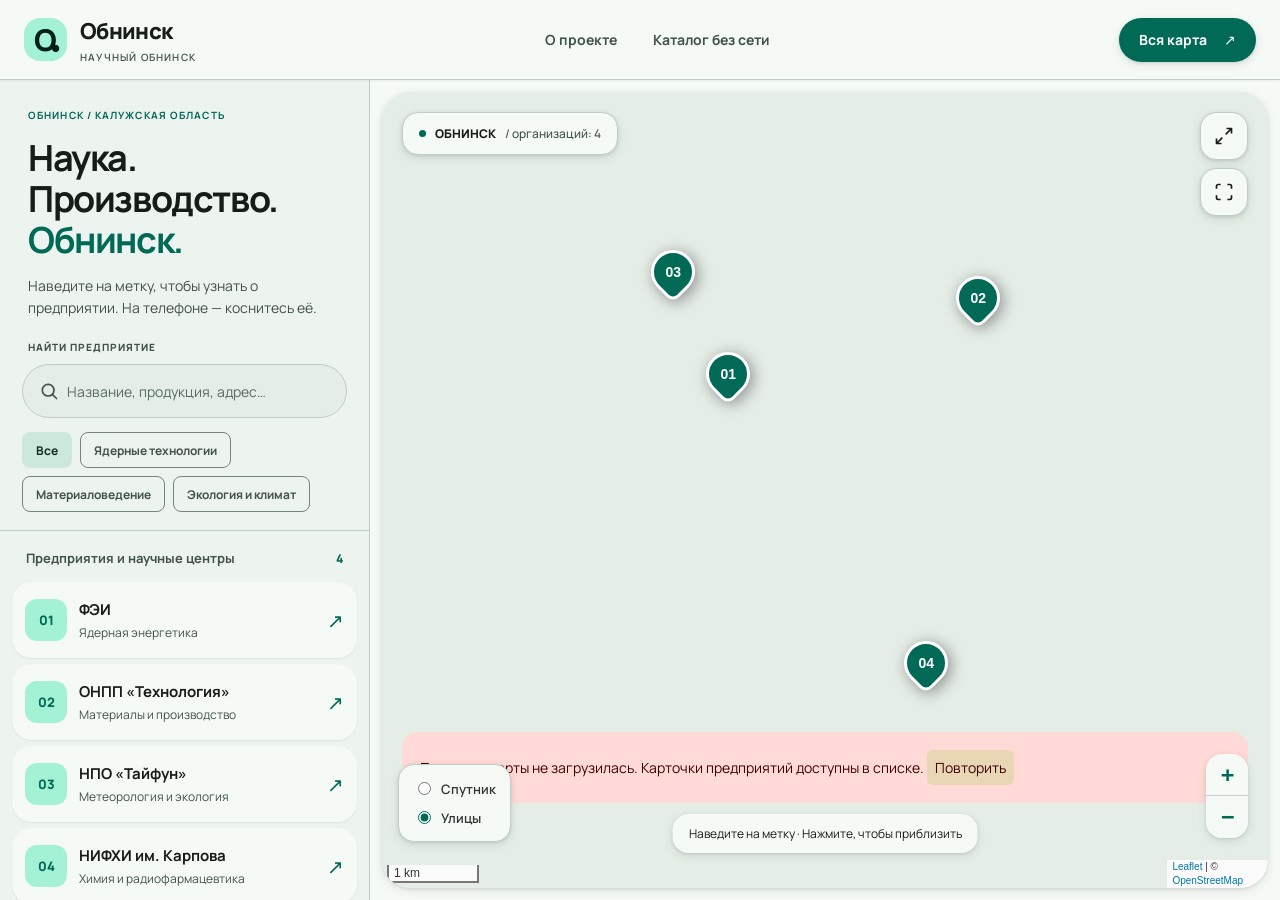
==== commit 2042a633: "Update Obninsk map UI and presentation" ====
--- a/index.html
+++ b/index.html
@@ -3,12 +3,13 @@
 <head>
   <meta charset="utf-8">
   <meta name="viewport" content="width=device-width, initial-scale=1">
-  <meta name="theme-color" content="#123e39">
+  <meta name="theme-color" content="#f3f8f4">
   <meta name="description" content="Предприятия и научные центры Обнинска на интерактивной карте: фотографии, история, направления работы и адреса.">
   <title>Обнинск · Карта научных организаций</title>
   <link rel="icon" href="data:image/svg+xml,%3Csvg xmlns='http://www.w3.org/2000/svg' viewBox='0 0 32 32'%3E%3Crect width='32' height='32' rx='9' fill='%23123e39'/%3E%3Cpath d='M16 5a8 8 0 0 0-8 8c0 6 8 14 8 14s8-8 8-14a8 8 0 0 0-8-8' fill='%237af1c4'/%3E%3Ccircle cx='16' cy='13' r='3' fill='%23123e39'/%3E%3C/svg%3E">
   <link rel="stylesheet" href="vendor/leaflet.css">
   <link rel="stylesheet" href="style.css?v=20260914-window">
+  <link rel="stylesheet" href="material.css?v=20260929">
   <script src="vendor/leaflet.js" defer></script>
   <script src="data.js?v=20260914-window" defer></script>
   <script src="photos.js?v=20260914-window" defer></script>
@@ -17,7 +18,7 @@
 <body>
   <header class="topbar">
     <a class="brand" href="./" aria-label="Обнинск — начало"><span class="brandmark">О<span>•</span></span><span>Обнинск<span class="brand-sub">НАУЧНЫЙ ОБНИНСК</span></span></a>
-    <div class="header-note"><a href="project.html" style="color:inherit">О проекте и материалы защиты</a></div>
+    <nav class="header-note" aria-label="Разделы сайта"><a href="project.html">О проекте</a><a href="catalog.html">Каталог без сети</a></nav>
     <button id="overview" class="outline">Вся карта <span aria-hidden="true">↗</span></button>
   </header>
   <main class="workspace">
--- a/material.css
+++ b/material.css
@@ -0,0 +1,177 @@
+/* Material Design 3 color roles and component treatment for the map UI. */
+:root {
+  font-family: Manrope, Arial, sans-serif;
+  --md-primary: #006a57;
+  --md-on-primary: #ffffff;
+  --md-primary-container: #a4f2d5;
+  --md-on-primary-container: #002117;
+  --md-secondary-container: #cce8db;
+  --md-on-secondary-container: #102b22;
+  --md-surface: #f6faf7;
+  --md-surface-container: #edf3ee;
+  --md-surface-container-high: #e5ede7;
+  --md-surface-container-highest: #dce6df;
+  --md-on-surface: #161d19;
+  --md-on-surface-variant: #41534a;
+  --md-outline: #70877a;
+  --md-outline-variant: #bfcec3;
+  --md-error-container: #ffdad6;
+  --md-elevation-2: 0 3px 10px #172d201c, 0 1px 3px #172d201c;
+  --md-elevation-3: 0 10px 30px #172d2026, 0 2px 8px #172d201a;
+  --ink: var(--md-on-surface);
+  --accent: var(--md-primary);
+  --line: var(--md-outline-variant);
+  color: var(--md-on-surface);
+  background: var(--md-surface);
+}
+body { background: var(--md-surface); }
+button, a, input { touch-action: manipulation; }
+button:focus-visible, a:focus-visible, input:focus-visible, summary:focus-visible, [tabindex]:focus-visible {
+  outline: 3px solid var(--md-primary);
+  outline-offset: 3px;
+}
+.topbar {
+  height: 80px;
+  padding: 0 24px;
+  background: var(--md-surface);
+  color: var(--md-on-surface);
+  border-bottom: 1px solid var(--md-outline-variant);
+  box-shadow: 0 1px 2px #172d2010;
+  position: relative;
+  z-index: 5;
+}
+.brand { font-size: 22px; letter-spacing: -.65px; }
+.brandmark { border-radius: 16px; background: var(--md-primary-container); color: var(--md-on-primary-container); }
+.brand-sub { color: var(--md-on-surface-variant); letter-spacing: 1.2px; }
+.header-note { gap: 8px; letter-spacing: 0; font-size: 14px; font-weight: 700; }
+.header-note a { color: var(--md-on-surface-variant); padding: 10px 14px; border-radius: 100px; text-decoration: none; }
+.header-note a:hover { background: var(--md-surface-container-high); color: var(--md-on-surface); }
+.outline { background: var(--md-primary); color: var(--md-on-primary); border: 0; border-radius: 100px; box-shadow: var(--md-elevation-2); min-height: 44px; }
+.outline:hover { background: #005443; box-shadow: var(--md-elevation-3); }
+.workspace { height: calc(100dvh - 80px); background: var(--md-surface); }
+.sidebar {
+  background: var(--md-surface-container);
+  color: var(--md-on-surface);
+  scrollbar-color: var(--md-outline-variant) var(--md-surface-container);
+  border-right: 1px solid var(--md-outline-variant);
+}
+.intro { padding: 28px 28px 22px; }
+.eyebrow { color: var(--md-primary); letter-spacing: 1.1px; }
+h1 { font-size: 36px; letter-spacing: -1.4px; line-height: 1.14; margin: 15px 0; }
+h1 span { color: var(--md-primary); }
+.intro p { color: var(--md-on-surface-variant); line-height: 1.55; }
+.discovery { padding-bottom: 18px; }
+.discovery label { color: var(--md-on-surface-variant); letter-spacing: 1px; }
+.discovery input {
+  min-height: 54px;
+  border: 1px solid var(--md-outline-variant);
+  border-radius: 28px;
+  padding: 14px 18px 14px 44px;
+  color: var(--md-on-surface);
+  background: var(--md-surface-container-high);
+  background-image: url("data:image/svg+xml,%3Csvg xmlns='http://www.w3.org/2000/svg' viewBox='0 0 24 24' fill='none' stroke='%2341534a' stroke-width='2' stroke-linecap='round'%3E%3Ccircle cx='11' cy='11' r='7'/%3E%3Cpath d='m16 16 5 5'/%3E%3C/svg%3E");
+  background-repeat: no-repeat;
+  background-position: 16px center;
+  background-size: 20px;
+}
+.discovery input:hover { background-color: var(--md-surface-container-highest); }
+.discovery input:focus { border-color: var(--md-primary); background-color: var(--md-surface); outline: 2px solid var(--md-primary); outline-offset: 0; }
+.discovery input::placeholder { color: var(--md-on-surface-variant); opacity: .85; }
+.filters { gap: 8px; margin-top: 14px; }
+.filters button {
+  min-height: 36px;
+  border: 1px solid var(--md-outline);
+  border-radius: 8px;
+  padding: 7px 13px;
+  color: var(--md-on-surface-variant);
+  background: transparent;
+  font-size: 12px;
+  font-weight: 700;
+}
+.filters button:hover { background: var(--md-surface-container-highest); }
+.filters button[aria-pressed=true] { color: var(--md-on-secondary-container); background: var(--md-secondary-container); border-color: transparent; }
+.list-caption { border-color: var(--md-outline-variant); padding-top: 18px; }
+.list-caption h2 { color: var(--md-on-surface-variant); font-size: 13px; font-weight: 700; }
+.list-caption>span { color: var(--md-primary); font-weight: 800; }
+.place {
+  min-height: 76px;
+  border: 1px solid transparent;
+  border-radius: 20px;
+  background: var(--md-surface);
+  color: var(--md-on-surface);
+  box-shadow: 0 1px 2px #172d2012;
+  padding: 12px;
+}
+.place:hover { background: var(--md-surface-container-high); border-color: var(--md-outline-variant); }
+.place[aria-pressed=true] { background: var(--md-secondary-container); border-color: var(--md-primary); }
+.place-num { border-radius: 12px; width: 42px; height: 42px; color: var(--md-primary); background: var(--md-primary-container); }
+.place small { color: var(--md-on-surface-variant); }
+.place-arrow { color: var(--md-primary); font-size: 20px; }
+.sidebar-foot { color: var(--md-on-surface-variant); border-top: 1px solid var(--md-outline-variant); margin-top: 12px; }
+.sidebar-foot a { color: var(--md-primary) !important; font-weight: 700; }
+.empty-results { color: var(--md-on-surface-variant); }
+.empty-results button { border-radius: 100px; background: var(--md-primary-container); color: var(--md-on-primary-container); padding: 10px 16px; }
+.map-wrap { margin: 12px; border: 0; border-radius: 28px; box-shadow: var(--md-elevation-2); }
+#map { background: var(--md-surface-container-high); }
+.map-label, .map-action-btn {
+  background: var(--md-surface);
+  color: var(--md-on-surface);
+  border: 1px solid var(--md-outline-variant);
+  box-shadow: var(--md-elevation-2);
+}
+.map-label { border-radius: 16px; padding: 12px 16px; }
+.live-dot { background: var(--md-primary); }
+.muted { color: var(--md-on-surface-variant); }
+.map-action-btn { border-radius: 16px; width: 48px; height: 48px; }
+.map-action-btn:hover, .map-action-btn:focus-visible { background: var(--md-primary-container); color: var(--md-on-primary-container); border-color: var(--md-primary); }
+.map-hint { background: var(--md-surface); color: var(--md-on-surface); border-radius: 16px; box-shadow: var(--md-elevation-2); }
+.leaflet-control-zoom { margin: 0 20px 22px 0 !important; border-radius: 16px !important; box-shadow: var(--md-elevation-2) !important; }
+.leaflet-control-zoom a { width: 42px !important; height: 42px !important; line-height: 42px !important; color: var(--md-primary) !important; background: var(--md-surface) !important; }
+.leaflet-control-layers-expanded { background: var(--md-surface) !important; border: 1px solid var(--md-outline-variant) !important; border-radius: 16px !important; box-shadow: var(--md-elevation-2) !important; }
+.leaflet-control-layers input { accent-color: var(--md-primary); }
+.pin-body { background: var(--md-primary); }
+.pin.selected .pin-body { background: #003d30; box-shadow: 0 0 0 8px #a4f2d580, 0 4px 15px #0005; }
+.map-tooltip { background: var(--md-surface) !important; color: var(--md-on-surface) !important; border: 1px solid var(--md-outline-variant) !important; border-radius: 12px !important; }
+.map-error { background: var(--md-error-container); border-color: transparent; border-radius: 16px; color: #410002; }
+.detail { background: var(--md-surface); border: 1px solid var(--md-outline-variant); border-radius: 28px; box-shadow: var(--md-elevation-3); }
+.detail-top { background: #f6faf7f2; color: var(--md-on-surface-variant); border-color: var(--md-outline-variant); letter-spacing: 1px; }
+.icon-button { width: 40px; height: 40px; background: var(--md-surface-container-high); color: var(--md-on-surface-variant); }
+.icon-button:hover { background: var(--md-secondary-container); color: var(--md-on-secondary-container); }
+.expand-button { min-height: 40px; border-radius: 100px; background: var(--md-secondary-container); border: 0; color: var(--md-on-secondary-container); }
+.expand-button:hover { background: var(--md-primary-container); }
+.detail-hero { background: var(--md-surface-container-high); }
+.photo-expand { background: var(--md-surface); color: var(--md-on-surface); border-radius: 100px; box-shadow: var(--md-elevation-2); }
+.detail-lead { color: var(--md-primary); }
+.full-name, .example p, .timeline span, .photo-note, .sources { color: var(--md-on-surface-variant); }
+.tag { background: var(--md-secondary-container); color: var(--md-on-secondary-container); border-radius: 8px; }
+.facts { border-color: var(--md-outline-variant); }
+.facts span { color: var(--md-on-surface-variant); }
+.description { color: var(--md-on-surface); }
+.example, .timeline li { border-color: var(--md-outline-variant); }
+.example-no, .timeline strong, .section-count { color: var(--md-primary); }
+.gallery-item { border-radius: 16px; background: var(--md-surface-container-high); }
+.directions span { background: var(--md-secondary-container); color: var(--md-on-secondary-container); border: 0; border-radius: 8px; }
+.address-card { background: var(--md-surface-container); border: 0; border-radius: 20px; }
+.address-card a, .sources summary { color: var(--md-primary); }
+.site-link { background: var(--md-primary); color: var(--md-on-primary); border-radius: 100px; }
+.site-link:hover { background: #005443; }
+.copy-coords-btn { min-height: 40px; border: 1px solid var(--md-outline); border-radius: 100px; background: transparent; color: var(--md-primary); }
+.copy-coords-btn:hover { background: var(--md-secondary-container); }
+dialog { border-radius: 28px; }
+dialog.detail-modal { border-radius: 28px; background: var(--md-surface); }
+.detail-modal .detail { background: var(--md-surface); }
+.photo-nav button { border-radius: 12px; }
+.toast { background: #25372c; border: 0; box-shadow: var(--md-elevation-3); }
+@media (max-width:1150px) { .header-note { display: none; } }
+@media (max-width:700px) {
+  .topbar { height: 72px; padding: 0 16px; }
+  .workspace { min-height: calc(100dvh - 72px); }
+  .map-wrap { margin: 8px; border-radius: 24px; height: 52dvh; }
+  .sidebar { border-right: 0; }
+  .discovery { background: var(--md-surface-container); }
+  .map-label { left: 12px; top: 12px; }
+  .map-quick-actions { right: 12px; top: 72px; }
+  .leaflet-control-zoom { margin: 0 12px 15px 0 !important; }
+  .detail { border-radius: 28px 28px 0 0; }
+  dialog.detail-modal { border-radius: 0; }
+}
